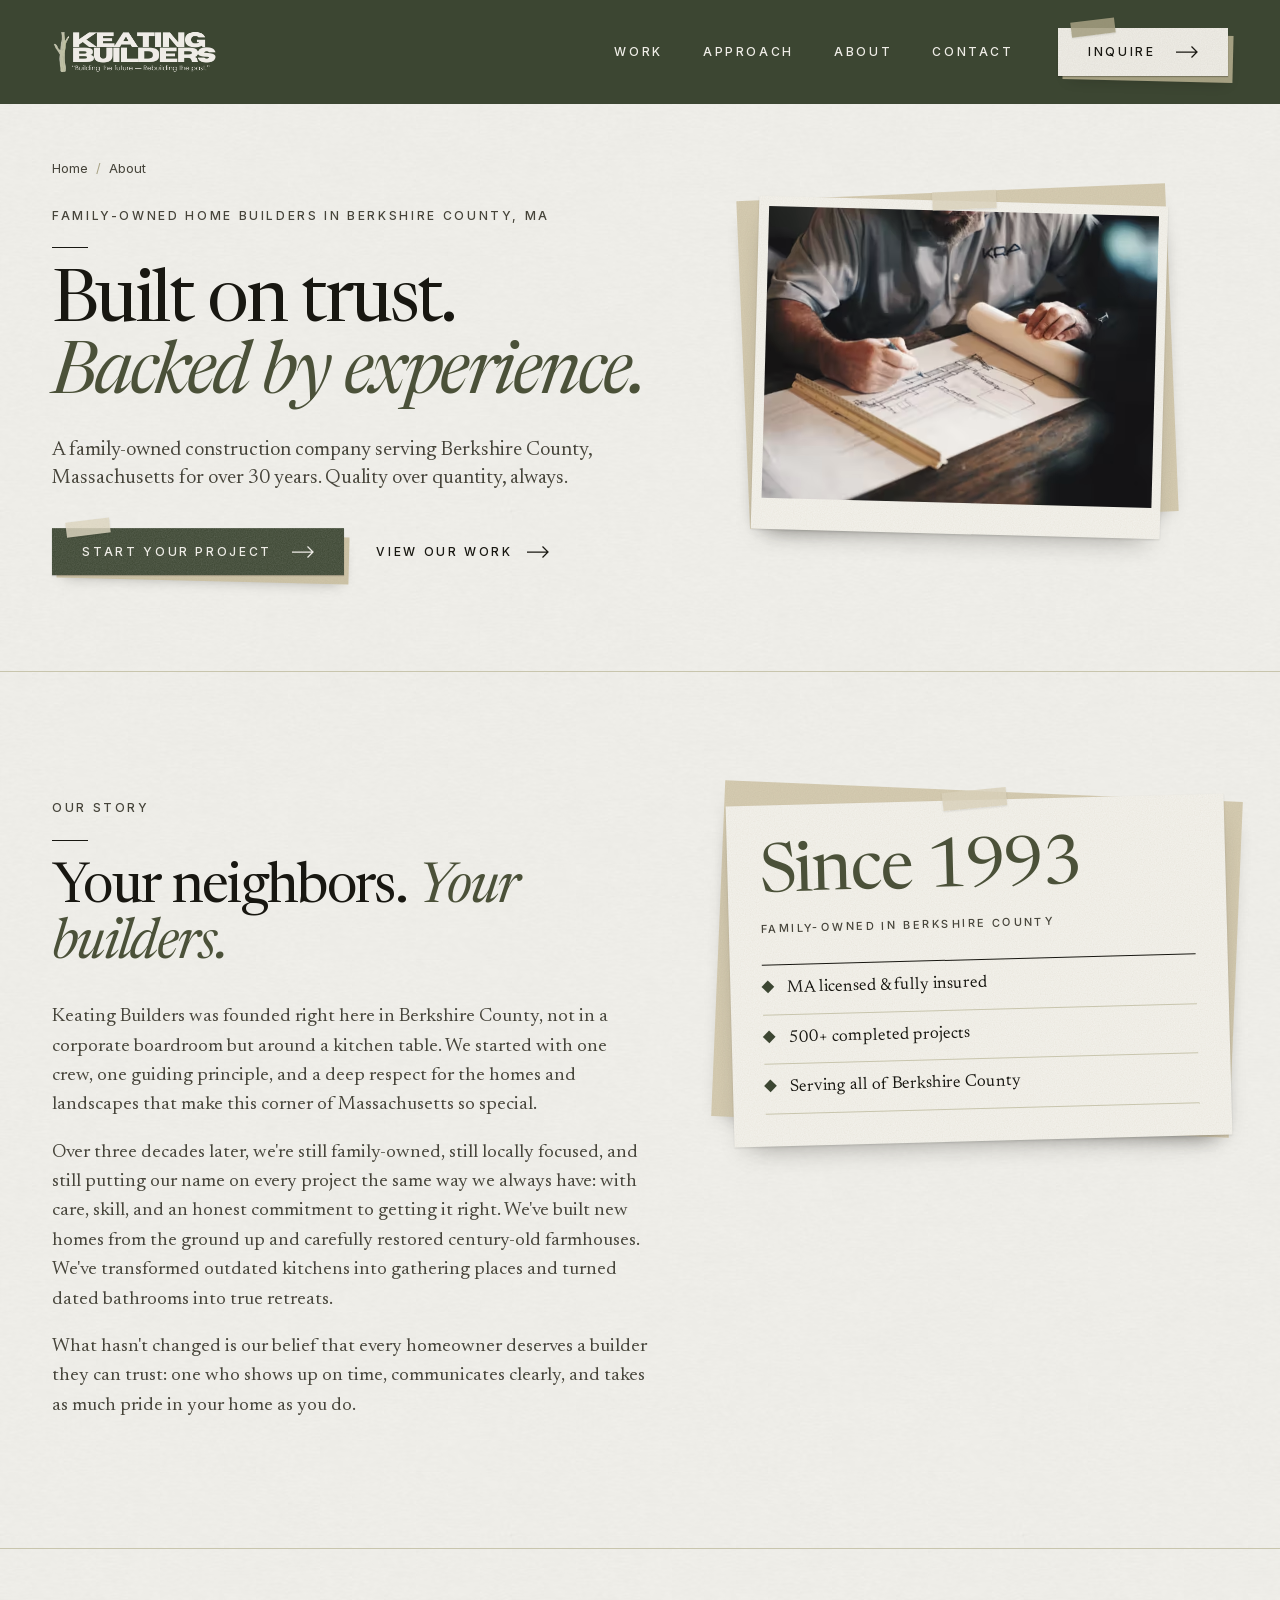
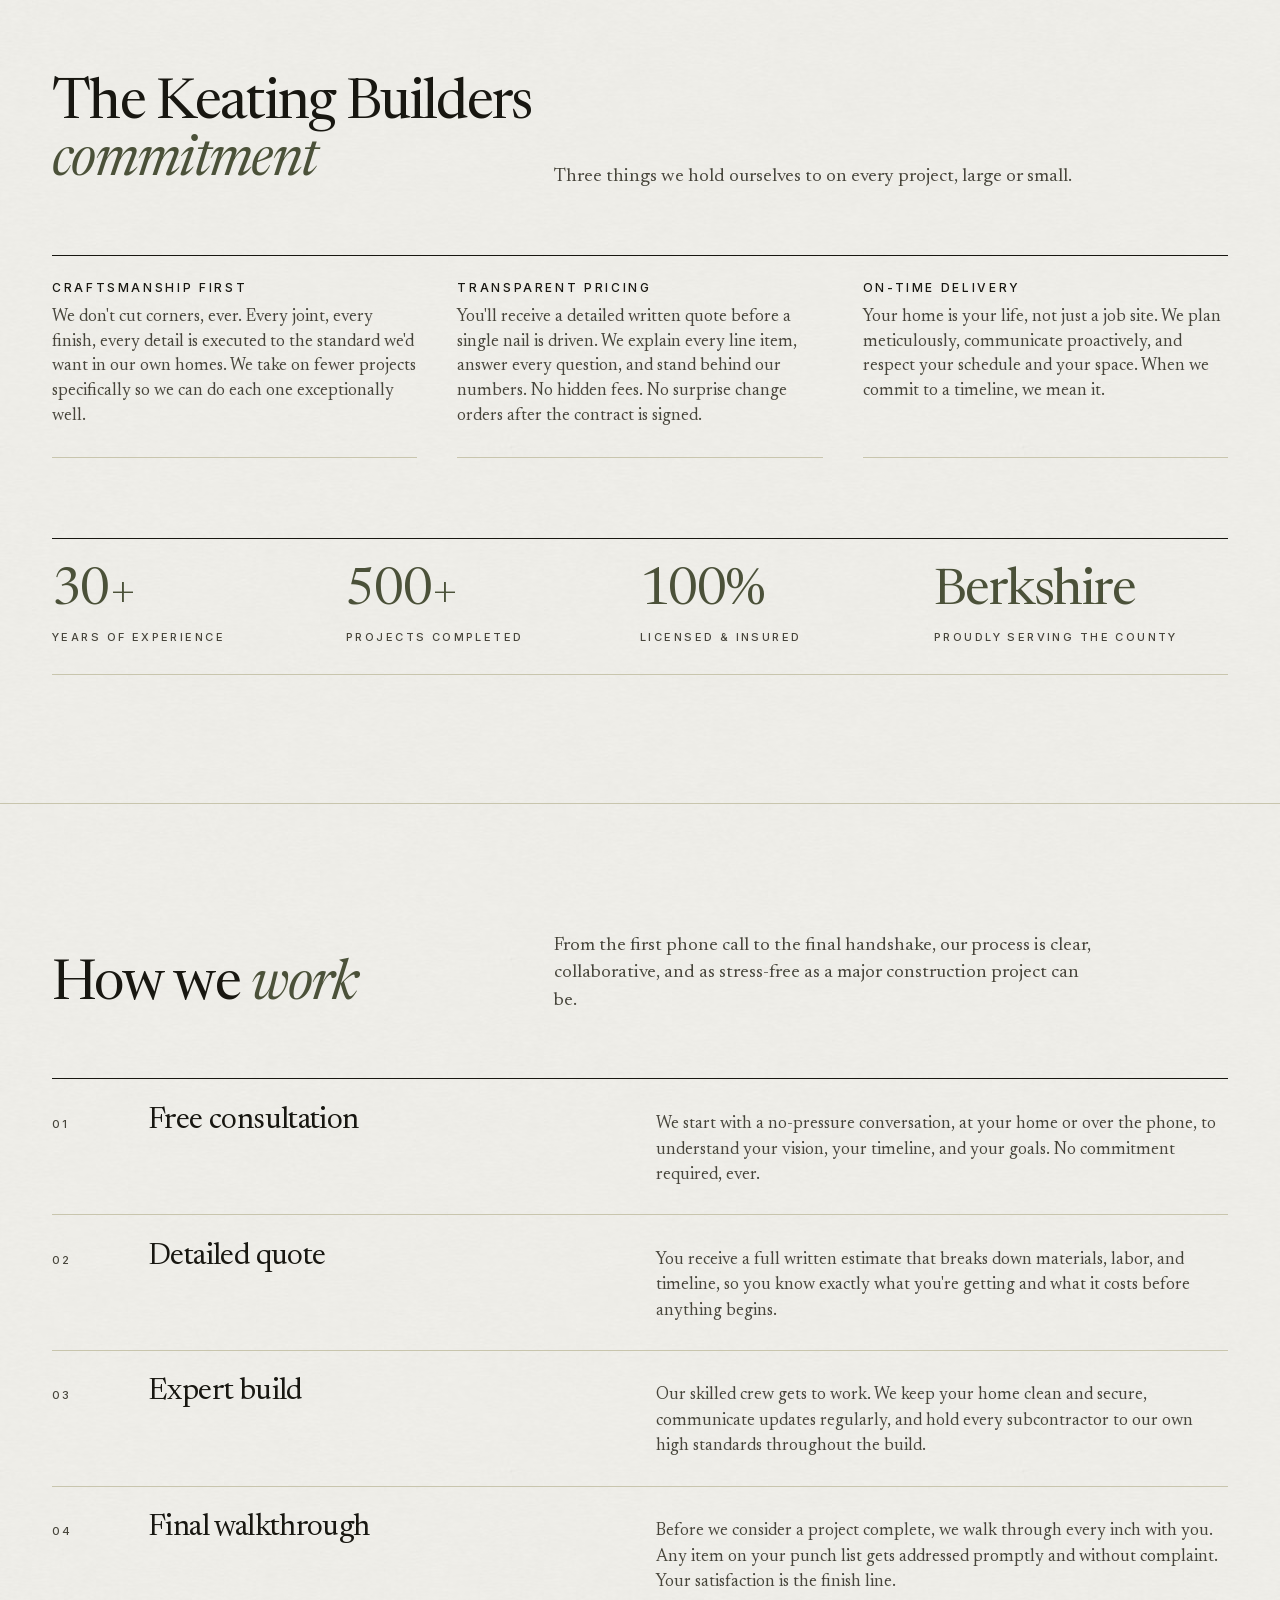
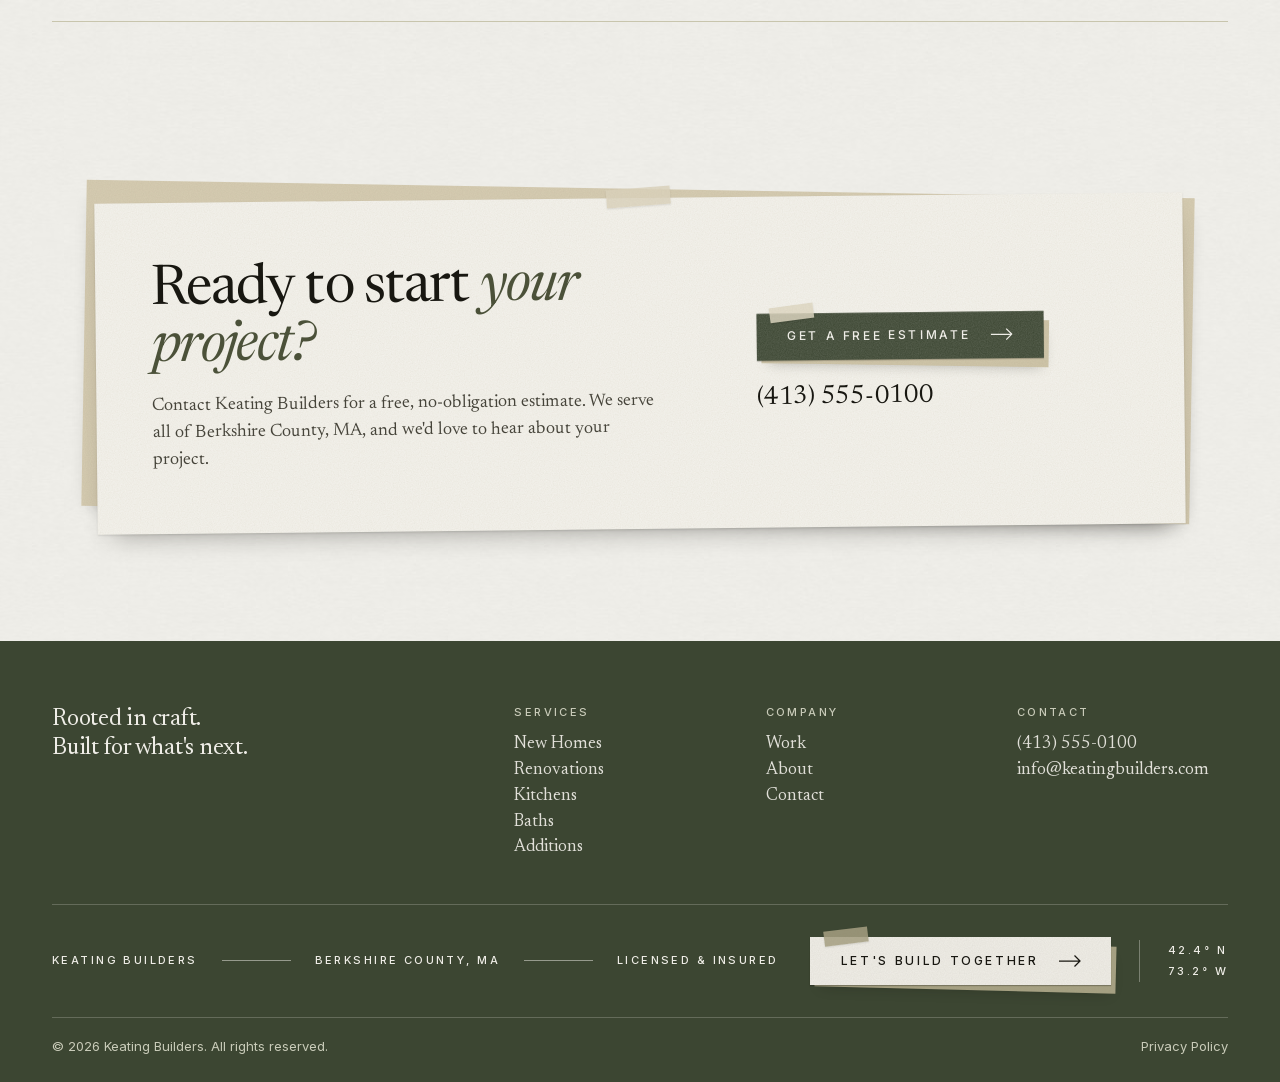
==== about.html @ 42d2d3fa "Redesign site in scrapbook style from diffui design - Rebuild all pages (home, about, projects, cont" ====
<!DOCTYPE html>
<html lang="en">
<head>
  <meta charset="UTF-8">
  <meta name="viewport" content="width=device-width, initial-scale=1.0">
  <meta name="theme-color" content="#3c4632">

  <title>About Our Berkshire County Team | Keating Builders</title>
  <meta name="description" content="Keating Builders is a family-owned home builder in Berkshire County, MA. Meet the team, our values and how we work from first call to final walkthrough.">
  <link rel="canonical" href="https://keatingbuilders.com/about.html">

  <meta property="og:type" content="website">
  <meta property="og:site_name" content="Keating Builders">
  <meta property="og:url" content="https://keatingbuilders.com/about.html">
  <meta property="og:title" content="About Our Berkshire County Team | Keating Builders">
  <meta property="og:description" content="A family-owned construction company serving Berkshire County, MA.">
  <meta property="og:image" content="https://keatingbuilders.com/images/photos/about-project.jpg">
  <meta name="twitter:card" content="summary_large_image">
  <meta name="twitter:title" content="About Our Berkshire County Team | Keating Builders">
  <meta name="twitter:description" content="A family-owned construction company serving Berkshire County, MA.">

  <link rel="icon" type="image/x-icon" href="/favicon.ico">
  <link rel="icon" type="image/png" sizes="32x32" href="/images/logos/favicon-32.png">
  <link rel="icon" type="image/png" sizes="16x16" href="/images/logos/favicon-16.png">
  <link rel="apple-touch-icon" sizes="180x180" href="/images/logos/apple-touch-icon.png">

  <link rel="preload" href="/fonts/newsreader-latin-var.woff2" as="font" type="font/woff2" crossorigin>
  <link rel="preload" href="/fonts/inter-latin-var.woff2" as="font" type="font/woff2" crossorigin>
  <link rel="stylesheet" href="/css/site.css">

  <script type="application/ld+json">
  {
    "@context": "https://schema.org",
    "@type": "GeneralContractor",
    "@id": "https://keatingbuilders.com/#business",
    "name": "Keating Builders",
    "description": "Full-service construction company in Berkshire County, MA specializing in custom new homes, kitchen renovations, bathroom remodels, additions, and whole-home renovations.",
    "slogan": "Building the future, rebuilding the past.",
    "url": "https://keatingbuilders.com",
    "telephone": "+1-413-555-0100",
    "email": "info@keatingbuilders.com",
    "image": "https://keatingbuilders.com/images/photos/custom-stone-cedar-home-berkshire-county.jpg",
    "logo": "https://keatingbuilders.com/images/logos/keating-builders-logo.png",
    "priceRange": "$$",
    "areaServed": {
      "@type": "AdministrativeArea",
      "name": "Berkshire County, MA"
    },
    "hasMap": "https://maps.google.com/?q=Berkshire+County+MA",
    "openingHoursSpecification": [
      {
        "@type": "OpeningHoursSpecification",
        "dayOfWeek": [
          "Monday",
          "Tuesday",
          "Wednesday",
          "Thursday",
          "Friday"
        ],
        "opens": "07:00",
        "closes": "17:00"
      }
    ],
    "hasOfferCatalog": {
      "@type": "OfferCatalog",
      "name": "Construction Services",
      "itemListElement": [
        {
          "@type": "Offer",
          "itemOffered": {
            "@type": "Service",
            "name": "Custom New Home Construction",
            "url": "https://keatingbuilders.com/services/new-homes.html"
          }
        },
        {
          "@type": "Offer",
          "itemOffered": {
            "@type": "Service",
            "name": "Whole-Home Renovations",
            "url": "https://keatingbuilders.com/services/renovations.html"
          }
        },
        {
          "@type": "Offer",
          "itemOffered": {
            "@type": "Service",
            "name": "Kitchen Renovations",
            "url": "https://keatingbuilders.com/services/kitchens.html"
          }
        },
        {
          "@type": "Offer",
          "itemOffered": {
            "@type": "Service",
            "name": "Bathroom Remodels",
            "url": "https://keatingbuilders.com/services/baths.html"
          }
        },
        {
          "@type": "Offer",
          "itemOffered": {
            "@type": "Service",
            "name": "Home Additions",
            "url": "https://keatingbuilders.com/services/additions.html"
          }
        }
      ]
    }
  }
  </script>
  <script type="application/ld+json">
  {
    "@context": "https://schema.org",
    "@type": "BreadcrumbList",
    "itemListElement": [
      {
        "@type": "ListItem",
        "position": 1,
        "name": "Home",
        "item": "https://keatingbuilders.com/"
      },
      {
        "@type": "ListItem",
        "position": 2,
        "name": "About",
        "item": "https://keatingbuilders.com/about.html"
      }
    ]
  }
  </script>
</head>

<body>
  <a class="skip-link" href="#main">Skip to main content</a>

  <header class="site-header">
    <a href="/" class="site-header__logo" aria-label="Keating Builders home">
      <picture>
        <source type="image/avif" srcset="/images/logos/keating-builders-logo-light-325w.avif">
        <img src="/images/logos/keating-builders-logo-light.png" alt="Keating Builders" width="325" height="150">
      </picture>
    </a>

    <nav class="site-nav" aria-label="Primary">
      <ul role="list">
        <li><a class="label" href="/projects.html">Work</a></li>
        <li><a class="label" href="/#approach">Approach</a></li>
        <li><a class="label" href="/about.html" aria-current="page">About</a></li>
        <li><a class="label" href="/contact.html">Contact</a></li>
      </ul>
    </nav>

    <a href="/contact.html" class="btn btn--light site-header__cta">
      Inquire
      <svg viewBox="0 0 22 12" fill="none" stroke="currentColor" stroke-width="1.25" aria-hidden="true"><path d="M0 6h21M15.5 .5 21 6l-5.5 5.5"/></svg>
    </a>

    <button class="site-header__toggle" type="button" aria-expanded="false" aria-controls="mobile-nav" aria-label="Open menu">
      <span class="site-header__toggle-bars" aria-hidden="true"><span></span><span></span><span></span></span>
    </button>
  </header>

  <nav class="mobile-nav" id="mobile-nav" aria-label="Mobile">
    <ul role="list">
      <li><a href="/projects.html">Work</a></li>
      <li><a href="/#approach">Approach</a></li>
      <li><a href="/about.html" aria-current="page">About</a></li>
      <li><a href="/contact.html">Contact</a></li>
    </ul>
    <a href="/contact.html" class="btn btn--light">
      Inquire
      <svg viewBox="0 0 22 12" fill="none" stroke="currentColor" stroke-width="1.25" aria-hidden="true"><path d="M0 6h21M15.5 .5 21 6l-5.5 5.5"/></svg>
    </a>
  </nav>

  <main id="main">
    <section class="page-hero" aria-labelledby="hero-heading">
      <div class="page-hero__copy rise">
        <nav class="crumbs" aria-label="Breadcrumb">
          <ol>
            <li><a href="/">Home</a></li>
            <li aria-current="page">About</li>
          </ol>
        </nav>
        <h1 id="hero-heading">
          <span class="label eyebrow">Family-Owned Home Builders in Berkshire County, MA<span class="sr-only">:</span></span>
          <span class="display">Built on trust. <em>Backed by experience.</em></span>
        </h1>
        <p class="lede">A family-owned construction company serving Berkshire County, Massachusetts for over 30 years. Quality over quantity, always.</p>
        <div class="page-hero__actions">
          <a href="/contact.html" class="btn">
            Start your project
            <svg viewBox="0 0 22 12" fill="none" stroke="currentColor" stroke-width="1.25" aria-hidden="true"><path d="M0 6h21M15.5 .5 21 6l-5.5 5.5"/></svg>
          </a>
          <a href="/projects.html" class="link-arrow">View our work <svg viewBox="0 0 22 12" fill="none" stroke="currentColor" stroke-width="1.25" aria-hidden="true"><path d="M0 6h21M15.5 .5 21 6l-5.5 5.5"/></svg></a>
        </div>
      </div>
      <div class="page-hero__media fade">
        <figure class="print paper">
          <div class="paper__sheet">
            <picture>
              <source type="image/avif" srcset="/images/photos/about-project-480w.avif 480w, /images/photos/about-project-800w.avif 800w, /images/photos/about-project-1200w.avif 1200w" sizes="(min-width: 900px) 40vw, 92vw">
              <img src="/images/photos/about-project.jpg" alt="Keating Builders crew on a Berkshire County construction project" width="1400" height="788" loading="eager" fetchpriority="high">
            </picture>
          </div>
        </figure>
      </div>
    </section>

    <section class="section section--rule" aria-labelledby="story-heading">
      <div class="split">
        <div>
          <p class="label eyebrow">Our story</p>
          <h2 id="story-heading" class="h2">Your neighbors. <em>Your builders.</em></h2>
          <div class="body">
            <p>Keating Builders was founded right here in Berkshire County, not in a corporate boardroom but around a kitchen table. We started with one crew, one guiding principle, and a deep respect for the homes and landscapes that make this corner of Massachusetts so special.</p>
            <p>Over three decades later, we're still family-owned, still locally focused, and still putting our name on every project the same way we always have: with care, skill, and an honest commitment to getting it right. We've built new homes from the ground up and carefully restored century-old farmhouses. We've transformed outdated kitchens into gathering places and turned dated bathrooms into true retreats.</p>
            <p>What hasn't changed is our belief that every homeowner deserves a builder they can trust: one who shows up on time, communicates clearly, and takes as much pride in your home as you do.</p>
          </div>
        </div>
        <aside class="note paper paper--left" aria-label="Credentials">
          <div class="paper__sheet">
            <span class="note__stat">Since 1993</span>
            <span class="label note__label">Family-owned in Berkshire County</span>
            <ul class="checklist checklist--note" role="list">
              <li>MA licensed &amp; fully insured</li>
              <li>500+ completed projects</li>
              <li>Serving all of Berkshire County</li>
            </ul>
          </div>
        </aside>
      </div>
    </section>

    <section class="section section--rule" aria-labelledby="values-heading">
      <div class="section__head">
        <h2 id="values-heading">The Keating Builders <em>commitment</em></h2>
        <p class="section__intro">Three things we hold ourselves to on every project, large or small.</p>
      </div>
      <ul class="principles principles--3" role="list">
        <li>
          <h3 class="label">Craftsmanship first</h3>
          <p>We don't cut corners, ever. Every joint, every finish, every detail is executed to the standard we'd want in our own homes. We take on fewer projects specifically so we can do each one exceptionally well.</p>
        </li>
        <li>
          <h3 class="label">Transparent pricing</h3>
          <p>You'll receive a detailed written quote before a single nail is driven. We explain every line item, answer every question, and stand behind our numbers. No hidden fees. No surprise change orders after the contract is signed.</p>
        </li>
        <li>
          <h3 class="label">On-time delivery</h3>
          <p>Your home is your life, not just a job site. We plan meticulously, communicate proactively, and respect your schedule and your space. When we commit to a timeline, we mean it.</p>
        </li>
      </ul>
      <ul class="facts facts--spaced" role="list">
        <li><strong>30+</strong><span class="label">Years of experience</span></li>
        <li><strong>500+</strong><span class="label">Projects completed</span></li>
        <li><strong>100%</strong><span class="label">Licensed &amp; insured</span></li>
        <li><strong>Berkshire</strong><span class="label">Proudly serving the county</span></li>
      </ul>
    </section>

    <section class="section section--rule" id="process" aria-labelledby="process-heading">
      <div class="section__head">
        <h2 id="process-heading">How we <em>work</em></h2>
        <p class="section__intro">From the first phone call to the final handshake, our process is clear, collaborative, and as stress-free as a major construction project can be.</p>
      </div>
      <ol class="steps" role="list">
        <li>
          <span class="label steps__num">01</span>
          <h3>Free consultation</h3>
          <p>We start with a no-pressure conversation, at your home or over the phone, to understand your vision, your timeline, and your goals. No commitment required, ever.</p>
        </li>
        <li>
          <span class="label steps__num">02</span>
          <h3>Detailed quote</h3>
          <p>You receive a full written estimate that breaks down materials, labor, and timeline, so you know exactly what you're getting and what it costs before anything begins.</p>
        </li>
        <li>
          <span class="label steps__num">03</span>
          <h3>Expert build</h3>
          <p>Our skilled crew gets to work. We keep your home clean and secure, communicate updates regularly, and hold every subcontractor to our own high standards throughout the build.</p>
        </li>
        <li>
          <span class="label steps__num">04</span>
          <h3>Final walkthrough</h3>
          <p>Before we consider a project complete, we walk through every inch with you. Any item on your punch list gets addressed promptly and without complaint. Your satisfaction is the finish line.</p>
        </li>
      </ol>
    </section>

    <section class="cta" aria-labelledby="cta-heading">
      <div class="paper">
        <div class="paper__sheet">
          <div>
            <h2 id="cta-heading" class="h2">Ready to start <em>your project?</em></h2>
            <p class="cta__sub">Contact Keating Builders for a free, no-obligation estimate. We serve all of Berkshire County, MA, and we&#x27;d love to hear about your project.</p>
          </div>
          <div class="cta__actions">
            <a href="/contact.html" class="btn">
              Get a free estimate
              <svg viewBox="0 0 22 12" fill="none" stroke="currentColor" stroke-width="1.25" aria-hidden="true"><path d="M0 6h21M15.5 .5 21 6l-5.5 5.5"/></svg>
            </a>
            <a class="cta__phone" href="tel:+14135550100">(413) 555-0100</a>
          </div>
        </div>
      </div>
    </section>
  </main>

  <footer class="site-footer">
    <div class="site-footer__inner">
      <div class="site-footer__cols">
        <p class="site-footer__tag">Rooted in craft.<br>Built for what's next.</p>
        <nav aria-label="Services">
          <h2 class="label">Services</h2>
          <ul role="list">
            <li><a href="/services/new-homes.html">New Homes</a></li>
            <li><a href="/services/renovations.html">Renovations</a></li>
            <li><a href="/services/kitchens.html">Kitchens</a></li>
            <li><a href="/services/baths.html">Baths</a></li>
            <li><a href="/services/additions.html">Additions</a></li>
          </ul>
        </nav>
        <nav aria-label="Company">
          <h2 class="label">Company</h2>
          <ul role="list">
            <li><a href="/projects.html">Work</a></li>
            <li><a href="/about.html">About</a></li>
            <li><a href="/contact.html">Contact</a></li>
          </ul>
        </nav>
        <div>
          <h2 class="label">Contact</h2>
          <address>
            <a href="tel:+14135550100">(413) 555-0100</a>
            <a href="mailto:info@keatingbuilders.com">info@keatingbuilders.com</a>
          </address>
        </div>
      </div>

      <div class="band">
        <p class="label band__meta">
          <span>Keating Builders</span>
          <span class="band__rule" aria-hidden="true"></span>
          <span>Berkshire County, MA</span>
          <span class="band__rule" aria-hidden="true"></span>
          <span>Licensed &amp; Insured</span>
        </p>
        <div class="band__end">
          <a href="/contact.html" class="btn btn--light">
            Let's build together
            <svg viewBox="0 0 22 12" fill="none" stroke="currentColor" stroke-width="1.25" aria-hidden="true"><path d="M0 6h21M15.5 .5 21 6l-5.5 5.5"/></svg>
          </a>
          <p class="label band__coords" aria-hidden="true">42.4&deg; N<br>73.2&deg; W</p>
        </div>
      </div>

      <div class="band__legal">
        <p>&copy; <span id="year">2026</span> Keating Builders. All rights reserved.</p>
        <a href="/privacy.html">Privacy Policy</a>
      </div>
    </div>
  </footer>

  <script src="/js/site.js" defer></script>
</body>
</html>
---- css/site.css ----
/* Keating Builders shared styles (all pages). Page-specific rules live in each page's inline <style>. */

/* ─── Fonts (self-hosted, OFL) ─── */
@font-face { font-family: 'Newsreader'; font-style: normal; font-weight: 300 500; font-display: swap; src: url('/fonts/newsreader-latin-var.woff2') format('woff2'); }
@font-face { font-family: 'Newsreader'; font-style: italic; font-weight: 300 500; font-display: swap; src: url('/fonts/newsreader-italic-latin-var.woff2') format('woff2'); }
@font-face { font-family: 'Inter'; font-style: normal; font-weight: 400 500; font-display: swap; src: url('/fonts/inter-latin-var.woff2') format('woff2'); }

/* ─── Tokens ─── */
:root {
  --color-cream:      #efede7;
  --color-card:       #e9e6dd;
  --color-dark:       #181711;
  --color-ink-soft:   #46443a;
  --color-olive:      #3c4632;
  --color-olive-dark: #2c3424;
  --color-olive-text: #4b5139;
  --color-stone:      #a7a284;
  --color-rule:       #c8c5ad;

  --font-display: 'Newsreader', Georgia, 'Times New Roman', serif;
  --font-sans:    'Inter', system-ui, -apple-system, sans-serif;

  --track-wide: .22em;
  --gutter: 1rem;
  --header-h: 76px;
  --ease: cubic-bezier(.2,.7,.2,1);
}
@media (min-width: 640px)  { :root { --gutter: 1.5rem; } }
@media (min-width: 1024px) { :root { --gutter: 2.5rem; --header-h: 104px; } }
@media (min-width: 1280px) { :root { --gutter: 3.25rem; } }

/* ─── Reset ─── */
*, *::before, *::after { box-sizing: border-box; }
html, body { overflow-x: clip; }
html { -webkit-text-size-adjust: 100%; scroll-behavior: smooth; }
body {
  margin: 0;
  font-family: var(--font-display);
  color: var(--color-dark);
  background-color: var(--color-cream);
  background-image: url('/images/graphics/paper-grain.jpg');
  background-image: image-set(url('/images/graphics/paper-grain-512w.avif') type('image/avif'), url('/images/graphics/paper-grain.jpg') type('image/jpeg'));
  background-size: 512px;
  -webkit-font-smoothing: antialiased;
  text-rendering: optimizeLegibility;
}
img, video { max-width: 100%; display: block; }
picture { display: contents; }
h1, h2, h3, p, ul { margin: 0; }
a { color: inherit; }
:focus-visible { outline: 2px solid var(--color-olive); outline-offset: 3px; }
.site-header :focus-visible, .mobile-nav :focus-visible, .site-footer :focus-visible { outline-color: var(--color-cream); }
.sr-only { position: absolute; width: 1px; height: 1px; padding: 0; margin: -1px; overflow: hidden; clip: rect(0,0,0,0); white-space: nowrap; border: 0; }
.skip-link { position: absolute; left: 1rem; top: -100px; z-index: 100; background: var(--color-olive); color: var(--color-cream); padding: .75rem 1rem; font: 500 .8125rem var(--font-sans); }
.skip-link:focus { top: 1rem; }

/* ─── Shared label + button ─── */
.label {
  font: 500 .75rem/1.4 var(--font-sans);
  letter-spacing: var(--track-wide);
  text-transform: uppercase;
}
/* Scrapbook button: grained paper face, offset backing sheet, strip of tape.
   No transform/z-index on .btn itself, so the z-index:-1 backing stays behind the face. */
:root { --grain-light: url("data:image/svg+xml,%3Csvg xmlns='http://www.w3.org/2000/svg' width='160' height='160'%3E%3Cfilter id='n'%3E%3CfeTurbulence type='fractalNoise' baseFrequency='.85' numOctaves='2' stitchTiles='stitch'/%3E%3CfeColorMatrix values='0 0 0 0 1 0 0 0 0 1 0 0 0 0 1 0 0 0 .14 0'/%3E%3C/filter%3E%3Crect width='100%25' height='100%25' filter='url(%23n)'/%3E%3C/svg%3E"); --grain-dark: url("data:image/svg+xml,%3Csvg xmlns='http://www.w3.org/2000/svg' width='160' height='160'%3E%3Cfilter id='n'%3E%3CfeTurbulence type='fractalNoise' baseFrequency='.85' numOctaves='2' stitchTiles='stitch'/%3E%3CfeColorMatrix values='0 0 0 0 .2 0 0 0 0 .18 0 0 0 0 .1 0 0 0 .1 0'/%3E%3C/filter%3E%3Crect width='100%25' height='100%25' filter='url(%23n)'/%3E%3C/svg%3E"); }
.btn {
  position: relative;
  display: inline-flex; align-items: center; gap: 1.25rem;
  padding: 1.1rem 1.9rem;
  font: 500 .75rem/1 var(--font-sans);
  letter-spacing: var(--track-wide);
  text-transform: uppercase;
  text-decoration: none;
  color: var(--color-cream);
  background: var(--grain-light) var(--color-olive);
  box-shadow: inset 0 1px 0 rgba(239,237,231,.12), 0 1px 1px rgba(24,23,17,.25);
  transition: background-color .25s ease;
}
.btn::after {
  content: ''; position: absolute; inset: 0; z-index: -1;
  background: var(--grain-dark) #cfc5a9;
  transform: translate(5px, 6px) rotate(1.4deg);
  box-shadow: 0 6px 14px -8px rgba(24,23,17,.35);
  transition: transform .35s var(--ease);
}
.btn::before {
  content: ''; position: absolute; top: -.5rem; left: .85rem;
  width: 2.75rem; height: .95rem;
  background: var(--grain-dark) rgba(226,219,198,.82);
  transform: rotate(-7deg);
  box-shadow: 0 1px 2px rgba(24,23,17,.12);
  pointer-events: none;
}
.btn:hover { background-color: var(--color-olive-dark); }
.btn:hover::after { transform: translate(8px, 9px) rotate(2.2deg); }
.btn svg { width: 22px; height: 12px; flex: none; transition: transform .3s var(--ease); }
.btn:hover svg { transform: translateX(4px); }
.btn--light { color: var(--color-dark); background: var(--grain-dark) var(--color-cream); box-shadow: 0 1px 1px rgba(24,23,17,.3); }
.btn--light:hover { background-color: #f7f5ef; }
.btn--light::after { background: var(--grain-dark) var(--color-stone); }
.btn--light::before { background: var(--grain-dark) rgba(167,162,132,.85); }

/* ─── Header ─── */
.site-header {
  position: relative; z-index: 20;
  display: flex; align-items: center; justify-content: space-between;
  height: var(--header-h);
  padding: 0 var(--gutter);
  max-width: 1440px; margin: 0 auto;
  color: var(--color-cream);
  background: var(--color-olive);
  /* full-bleed background while content stays in the 1440px column */
  box-shadow: 0 0 0 100vmax var(--color-olive);
  clip-path: inset(0 -100vmax);
}
.site-header__logo { display: block; }
.site-header__logo img { height: 56px; width: auto; }
@media (min-width: 1024px) { .site-header__logo img { height: 76px; } }
.site-nav { display: none; }
.site-nav ul { display: flex; gap: 2.5rem; list-style: none; padding: 0; }
.site-nav a {
  display: inline-block; text-decoration: none;
  margin: -.6rem -.75rem; padding: .6rem .75rem;
  position: relative;
}
.site-nav a::after {
  content: ''; position: absolute; left: .75rem; right: .75rem; bottom: .35rem;
  height: 1px; background: currentColor;
  transform: scaleX(0); transform-origin: left; transition: transform .3s var(--ease);
}
.site-nav a:hover::after, .site-nav a:focus-visible::after { transform: scaleX(1); }
.site-header__cta { display: none; }
.site-header__toggle {
  width: 44px; height: 44px; margin-right: -10px;
  display: grid; place-items: center;
  background: none; border: 0; color: var(--color-cream); cursor: pointer;
}
.site-header__toggle span { display: block; width: 22px; height: 1.5px; background: currentColor; transition: transform .3s var(--ease), opacity .2s; }
.site-header__toggle span + span { margin-top: 6px; }
.site-header__toggle-bars { display: block; }
.nav-open .site-header__toggle span:nth-child(1) { transform: translateY(7.5px) rotate(45deg); }
.nav-open .site-header__toggle span:nth-child(2) { opacity: 0; }
.nav-open .site-header__toggle span:nth-child(3) { transform: translateY(-7.5px) rotate(-45deg); }
@media (min-width: 960px) {
  .site-nav { display: block; margin-left: auto; margin-right: 2.75rem; }
  .site-header__cta { display: inline-flex; }
  .site-header__toggle { display: none; }
}

.mobile-nav {
  position: fixed; inset: var(--header-h) 0 0 0; z-index: 15;
  display: none; flex-direction: column; justify-content: space-between;
  padding: 2rem var(--gutter) 2.5rem;
  color: var(--color-cream);
  background: var(--color-olive);
  opacity: 0; transform: translateY(-8px);
  transition: opacity .3s ease, transform .3s var(--ease);
}
.mobile-nav.is-open { opacity: 1; transform: none; }
.mobile-nav ul { list-style: none; padding: 0; border-top: 1px solid rgba(239,237,231,.25); }
.mobile-nav li { border-bottom: 1px solid rgba(239,237,231,.25); }
.mobile-nav a:not(.btn) { display: block; padding: 1.1rem 0; font-size: 1.75rem; text-decoration: none; }
.mobile-nav .btn { justify-content: space-between; }
.nav-open { overflow: hidden; }
@media (min-width: 960px) { .mobile-nav { display: none !important; } }

/* ─── Content sections ─── */
.section { max-width: 1440px; margin: 0 auto; padding: 6rem var(--gutter); }
@media (min-width: 1024px) { .section { padding: 8rem var(--gutter); } }
.section__head { display: grid; gap: 1.25rem; margin-bottom: 3rem; }
.section__head h2 {
  font-weight: 400; font-size: clamp(2.25rem, 1.4rem + 2.6vw, 3.5rem);
  line-height: 1.02; letter-spacing: -.03em;
}
.section__head h2 em { color: var(--color-olive-text); }
@media (min-width: 900px) {
  .section__head { grid-template-columns: minmax(0, 5fr) minmax(0, 7fr); align-items: end; margin-bottom: 4rem; }
}
.section__intro { max-width: 34rem; font-size: 1.1875rem; line-height: 1.45; color: var(--color-ink-soft); }

.services { list-style: none; padding: 0; border-top: 1px solid var(--color-dark); }
.services li { border-bottom: 1px solid var(--color-rule); }
.services a {
  display: grid; gap: .4rem 2rem; align-items: baseline;
  grid-template-columns: 2.5rem minmax(0, 1fr) 26px;
  padding: 1.6rem 0; text-decoration: none;
}
.services__num { color: var(--color-ink-soft); font-size: .6875rem; }
.services__name { font-size: clamp(1.5rem, 1.1rem + 1vw, 2rem); letter-spacing: -.02em; line-height: 1.1; transition: color .25s ease; }
.services__desc { grid-column: 2; font-size: 1.0625rem; line-height: 1.45; color: var(--color-ink-soft); max-width: 36rem; }
.services svg { grid-column: 3; grid-row: 1; width: 26px; height: 14px; align-self: center; transition: transform .3s var(--ease); }
.services a:hover .services__name { color: var(--color-olive-text); }
.services a:hover svg { transform: translateX(4px); }
@media (min-width: 900px) {
  .services a { grid-template-columns: 4rem minmax(0, 5fr) minmax(0, 6fr) 26px; }
  .services__desc { grid-column: 3; }
  .services svg { grid-column: 4; }
}

.approach { border-top: 1px solid var(--color-rule); }
.approach__grid { display: grid; gap: 3rem; }
@media (min-width: 900px) { .approach__grid { grid-template-columns: minmax(0, 5fr) minmax(0, 7fr); gap: 2rem; } }
.approach__title {
  margin: 1.25rem 0 1.5rem;
  font-weight: 400; font-size: clamp(2.25rem, 1.4rem + 2.6vw, 3.5rem);
  line-height: 1.02; letter-spacing: -.03em;
}
.approach__title em { color: var(--color-olive-text); }
.approach__body { font-size: 1.1875rem; line-height: 1.5; color: var(--color-ink-soft); max-width: 34rem; }
.approach__body + .btn { margin-top: 2.25rem; }
.principles { list-style: none; padding: 0; display: grid; gap: 0; border-top: 1px solid var(--color-dark); }
@media (min-width: 640px) { .principles { grid-template-columns: repeat(2, minmax(0, 1fr)); column-gap: 2.5rem; } }
.principles li { padding: 1.5rem 0 1.75rem; border-bottom: 1px solid var(--color-rule); }
.principles h3 { font-weight: 500; font-size: .75rem; }
.principles p { margin-top: .6rem; font-size: 1.0625rem; line-height: 1.45; color: var(--color-ink-soft); }

/* ─── Footer ─── */
.site-footer { position: relative; z-index: 0; background: var(--color-olive); color: var(--color-cream); }
.site-footer a { text-decoration: none; }
.site-footer__inner { max-width: 1440px; margin: 0 auto; padding: 0 var(--gutter); }
.site-footer__cols {
  display: grid; gap: 2.5rem;
  padding: 4rem 0 3rem;
  border-bottom: 1px solid rgba(239,237,231,.22);
}
@media (min-width: 760px) { .site-footer__cols { grid-template-columns: minmax(0, 2fr) repeat(3, minmax(0, 1fr)); } }
.site-footer__tag { font-size: 1.5rem; line-height: 1.2; max-width: 18rem; letter-spacing: -.01em; }
.site-footer h2 { font-size: .6875rem; color: #c9cbb9; margin-bottom: 1rem; font-weight: 500; }
.site-footer ul { list-style: none; padding: 0; display: grid; gap: .55rem; }
.site-footer li a, .site-footer address a { font-size: 1.0625rem; opacity: .92; transition: opacity .2s; }
.site-footer li a:hover, .site-footer address a:hover { opacity: 1; text-decoration: underline; text-underline-offset: 3px; }
.site-footer address { font-style: normal; display: grid; gap: .55rem; }

.band {
  display: flex; flex-wrap: wrap; align-items: center; gap: 1.5rem 2rem;
  padding: 2rem 0;
}
.band__meta { display: flex; flex-wrap: wrap; align-items: center; gap: .75rem 1.5rem; flex: 1 1 auto; font-size: .6875rem; }
.band__rule { display: none; }
@media (min-width: 1100px) {
  .band__meta { flex-wrap: nowrap; }
  .band__rule { display: block; flex: 1 1 auto; max-width: 8.5rem; height: 1px; background: rgba(239,237,231,.5); }
}
.band__end { display: flex; align-items: center; gap: 1.75rem; }
.band__coords { padding-left: 1.75rem; border-left: 1px solid rgba(239,237,231,.35); font-size: .6875rem; line-height: 1.9; }
.band__legal { display: flex; flex-wrap: wrap; justify-content: space-between; gap: .75rem; padding: 1.25rem 0 1.75rem; border-top: 1px solid rgba(239,237,231,.22); font: 400 .8125rem var(--font-sans); color: #c9cbb9; }
.band__legal a:hover { color: var(--color-cream); }

/* ─── Entrance (CSS only; from-state applies on first paint) ─── */
@media (prefers-reduced-motion: no-preference) {
  .rise { animation: rise .9s var(--ease) both; }
  .rise--2 { animation-delay: .08s; }
  .rise--3 { animation-delay: .16s; }
  .rise--4 { animation-delay: .24s; }
  .fade { animation: fade 1.2s ease .1s both; }
  @keyframes rise { from { opacity: 0; transform: translateY(14px); } }
  @keyframes fade { from { opacity: 0; } }
}
  
/* ─── Eyebrow label with short rule ─── */
.eyebrow { display: block; color: var(--color-ink-soft); }
.eyebrow::after { content: ''; display: block; width: 36px; height: 1px; margin-top: 1.4rem; background: var(--color-dark); }

/* ─── Paper: kraft backing sheet + tilted face + tape (prints, notes, CTA card) ───
   The backing lives on the untransformed wrapper so z-index:-1 stays behind the face. */
.paper { position: relative; isolation: isolate; }
.paper::before {
  content: ''; position: absolute; inset: -.6rem -.5rem .9rem -.75rem; z-index: -1;
  background: var(--grain-dark) #d6ccb2;
  transform: rotate(calc(var(--tilt, 1.5deg) * -1.6));
  box-shadow: 0 10px 22px -14px rgba(24,23,17,.45);
}
.paper__sheet {
  position: relative;
  background: var(--grain-dark) #f5f3ed;
  box-shadow: 0 1px 2px rgba(24,23,17,.12), 0 14px 28px -16px rgba(24,23,17,.45);
  transform: rotate(var(--tilt, 1.5deg));
}
.paper__sheet::after {
  content: ''; position: absolute; top: -.6rem; left: 50%;
  width: 4rem; height: 1.15rem; margin-left: -2rem;
  background: var(--grain-dark) rgba(222,214,192,.82);
  transform: rotate(-4deg);
  box-shadow: 0 1px 2px rgba(24,23,17,.1);
}
.paper--left  { --tilt: -1.5deg; }
.paper--flat  { --tilt: -.4deg; }
.paper--plain::before { display: none; }

.print { margin: 0; }
.print .paper__sheet { padding: .6rem .6rem 1.9rem; }
.print img { width: 100%; height: auto; filter: sepia(.1) saturate(.9); }
.print figcaption { padding: .9rem .25rem 0; }
.print__cat { color: var(--color-ink-soft); font-size: .6875rem; }
.print__name { margin-top: .35rem; font-size: 1.375rem; line-height: 1.15; letter-spacing: -.01em; }
.print__place { margin-top: .2rem; font-size: 1rem; color: var(--color-ink-soft); font-style: italic; }

/* ─── Inner page hero ─── */
.page-hero {
  max-width: 1440px; margin: 0 auto;
  display: grid; gap: 3.5rem; align-items: center;
  padding: 2.5rem var(--gutter) 4.5rem;
}
@media (min-width: 900px) {
  .page-hero { grid-template-columns: minmax(0, 6fr) minmax(0, 5fr); gap: 4rem; padding: 3.5rem var(--gutter) 6rem; }
  .page-hero--text { grid-template-columns: minmax(0, 1fr); }
  .page-hero__media { padding: 0 2rem 0 1rem; }
}
@media (min-width: 1280px) { .page-hero__media { padding: 0 4rem 0 2rem; } }
.crumbs ol { display: flex; flex-wrap: wrap; gap: .5rem; list-style: none; padding: 0; margin: 0 0 2rem; font: 400 .8125rem var(--font-sans); color: var(--color-ink-soft); }
.crumbs li + li::before { content: '/'; margin-right: .5rem; color: var(--color-stone); }
.crumbs a { text-decoration: none; }
.crumbs a:hover { text-decoration: underline; text-underline-offset: 3px; }
.page-hero h1 { font-weight: 400; }
.display {
  display: block; margin-top: 1.25rem;
  font-size: clamp(2.5rem, 1.3rem + 4vw, 4.5rem);
  line-height: 1; letter-spacing: -.035em;
  font-variation-settings: 'opsz' 72;
}
.display em, .h2 em { font-style: italic; color: var(--color-olive-text); }
.lede { margin-top: 1.5rem; max-width: 34rem; font-size: 1.25rem; line-height: 1.4; color: var(--color-ink-soft); }
.page-hero__actions { display: flex; flex-wrap: wrap; align-items: center; gap: 1.5rem 2rem; margin-top: 2.25rem; }

.link-arrow {
  display: inline-flex; align-items: center; gap: .9rem;
  margin: -.5rem -.25rem; padding: .5rem .25rem;
  font: 500 .75rem/1 var(--font-sans); letter-spacing: var(--track-wide); text-transform: uppercase;
  text-decoration: none;
}
.link-arrow svg { width: 22px; height: 12px; transition: transform .3s var(--ease); }
.link-arrow:hover svg { transform: translateX(4px); }

/* ─── Generic headings + two-column split ─── */
.h2 {
  font-weight: 400; font-size: clamp(2.25rem, 1.4rem + 2.6vw, 3.5rem);
  line-height: 1.02; letter-spacing: -.03em;
}
.eyebrow + .h2 { margin-top: 1.25rem; }
.section--rule { border-top: 1px solid var(--color-rule); }
.split { display: grid; gap: 3rem; }
@media (min-width: 900px) { .split { grid-template-columns: minmax(0, 6fr) minmax(0, 5fr); gap: 5rem; align-items: start; } }
.body p { font-size: 1.1875rem; line-height: 1.55; color: var(--color-ink-soft); max-width: 38rem; }
.body p + p { margin-top: 1.1rem; }
.h2 + .body { margin-top: 1.75rem; }
.body + .btn { margin-top: 2.25rem; }

/* ─── Note card (stat + quote) ─── */
.note .paper__sheet { padding: 2.25rem 2rem 2rem; }
.note__stat { display: block; font-size: clamp(3rem, 2rem + 3vw, 4.25rem); line-height: 1; letter-spacing: -.03em; color: var(--color-olive-text); }
.note__label { display: block; margin-top: .75rem; font-size: .6875rem; color: var(--color-ink-soft); }
.note__quote { margin: 1.75rem 0 0; padding-top: 1.5rem; border-top: 1px solid var(--color-rule); font-size: 1.25rem; line-height: 1.4; font-style: italic; }
.note .link-arrow { margin-top: 1.75rem; }

/* ─── Checklist (scope of work) ─── */
.checklist { list-style: none; padding: 0; display: grid; border-top: 1px solid var(--color-dark); }
@media (min-width: 700px) { .checklist { grid-template-columns: repeat(2, minmax(0, 1fr)); column-gap: 3rem; } }
.checklist li {
  display: flex; gap: 1rem; align-items: baseline;
  padding: 1.1rem 0; border-bottom: 1px solid var(--color-rule);
  font-size: 1.1875rem; line-height: 1.35;
}
.checklist li::before { content: ''; flex: none; width: .55rem; height: .55rem; background: var(--color-olive); transform: rotate(45deg) translateY(-.1rem); }

/* ─── Steps (numbered process rows) ─── */
.steps { list-style: none; padding: 0; border-top: 1px solid var(--color-dark); }
.steps li {
  display: grid; gap: .4rem 2rem; align-items: baseline;
  grid-template-columns: 2.5rem minmax(0, 1fr);
  padding: 1.6rem 0; border-bottom: 1px solid var(--color-rule);
}
.steps__num { color: var(--color-ink-soft); font-size: .6875rem; }
.steps h3 { font-weight: 400; font-size: clamp(1.5rem, 1.1rem + 1vw, 2rem); letter-spacing: -.02em; line-height: 1.1; }
.steps p { grid-column: 2; font-size: 1.0625rem; line-height: 1.5; color: var(--color-ink-soft); max-width: 36rem; }
@media (min-width: 900px) {
  .steps li { grid-template-columns: 4rem minmax(0, 5fr) minmax(0, 6fr); }
  .steps p { grid-column: 3; }
}

/* ─── Principles: 3-up variant ─── */
@media (min-width: 900px) { .principles--3 { grid-template-columns: repeat(3, minmax(0, 1fr)); } }

/* ─── Facts strip ─── */
.facts { list-style: none; padding: 0; display: grid; grid-template-columns: repeat(2, minmax(0, 1fr)); border-top: 1px solid var(--color-dark); }
@media (min-width: 900px) { .facts { grid-template-columns: repeat(4, minmax(0, 1fr)); } }
.facts li { padding: 1.75rem 1.5rem 1.75rem 0; border-bottom: 1px solid var(--color-rule); }
.facts strong { display: block; font-weight: 400; font-size: clamp(2.25rem, 1.6rem + 2vw, 3.25rem); line-height: 1; letter-spacing: -.03em; color: var(--color-olive-text); }
.facts span { display: block; margin-top: .75rem; font-size: .6875rem; color: var(--color-ink-soft); }

/* ─── Gallery of prints ─── */
.gallery { list-style: none; padding: 0; display: grid; gap: 3rem 2.5rem; }
@media (min-width: 700px) { .gallery { grid-template-columns: repeat(2, minmax(0, 1fr)); } }
@media (min-width: 1024px) { .gallery { grid-template-columns: repeat(3, minmax(0, 1fr)); } }
.gallery li:nth-child(3n+1) .paper { --tilt: -1.2deg; }
.gallery li:nth-child(3n+2) .paper { --tilt: .8deg; }
.gallery li:nth-child(3n)   .paper { --tilt: -.5deg; }
.gallery .print img { aspect-ratio: 4 / 3; object-fit: cover; }
@media (min-width: 1024px) { .gallery--feature li:first-child { grid-column: span 2; grid-row: span 2; } }
.page-hero .print img { aspect-ratio: 4 / 3; object-fit: cover; }

/* ─── CTA card ─── */
.cta { max-width: 1440px; margin: 0 auto; padding: 2rem var(--gutter) 7rem; }
.cta .paper { max-width: 68rem; margin: 0 auto; --tilt: -.6deg; }
.cta .paper__sheet { display: grid; gap: 2rem; padding: 3rem 2rem; }
@media (min-width: 900px) { .cta .paper__sheet { grid-template-columns: minmax(0, 3fr) minmax(0, 2fr); align-items: center; gap: 3rem; padding: 3.75rem 3.5rem; } }
.cta__sub { margin-top: 1rem; font-size: 1.125rem; line-height: 1.5; color: var(--color-ink-soft); max-width: 32rem; }
.cta__actions { display: grid; gap: 1.5rem; justify-items: start; }
.cta__phone { font-size: 1.625rem; letter-spacing: -.01em; text-decoration: none; }
.cta__phone:hover { text-decoration: underline; text-underline-offset: 4px; }

/* ─── Contact form ─── */
.form .paper__sheet { padding: 2.5rem 1.5rem 2.25rem; }
@media (min-width: 640px) { .form .paper__sheet { padding: 3rem 2.75rem 2.75rem; } }
.form__grid { display: grid; gap: 1.75rem 2rem; margin-top: 2rem; }
@media (min-width: 640px) { .form__grid { grid-template-columns: repeat(2, minmax(0, 1fr)); } .form__full { grid-column: 1 / -1; } }
.field label { display: block; font-size: .6875rem; color: var(--color-ink-soft); }
.field input, .field select, .field textarea {
  display: block; width: 100%; margin-top: .5rem;
  padding: .7rem 0; border: 0; border-bottom: 1px solid var(--color-stone); border-radius: 0;
  background: transparent; color: var(--color-dark);
  font: 400 1.1875rem/1.4 var(--font-display);
  -webkit-appearance: none; appearance: none;
}
.field textarea { resize: vertical; min-height: 8rem; }
.field select {
  padding-right: 2rem; cursor: pointer;
  background: url("data:image/svg+xml,%3Csvg xmlns='http://www.w3.org/2000/svg' viewBox='0 0 12 8' fill='none' stroke='%23181711' stroke-width='1.4'%3E%3Cpath d='M1 1.5l5 5 5-5'/%3E%3C/svg%3E") no-repeat right .25rem center / 12px 8px;
}
.field input:focus, .field select:focus, .field textarea:focus { outline: none; border-bottom: 2px solid var(--color-olive); margin-bottom: -1px; }
.field input:focus-visible, .field select:focus-visible, .field textarea:focus-visible { outline: none; }
.field [aria-invalid="true"] { border-bottom-color: #8a2b1b; }
.field__error { display: block; min-height: 1.1em; margin-top: .4rem; font: 400 .8125rem var(--font-sans); color: #8a2b1b; }
.form__footer { display: flex; flex-wrap: wrap; align-items: center; gap: 1.25rem 2rem; margin-top: 2.25rem; }
.form__note { font: 400 .8125rem/1.5 var(--font-sans); color: var(--color-ink-soft); max-width: 22rem; }
.form__status { margin-top: 1.5rem; font-size: 1.125rem; line-height: 1.45; }
.form__status:empty { display: none; }
.btn[disabled] { opacity: .65; cursor: progress; }

.info { margin: 0; border-top: 1px solid var(--color-dark); }
.info div { padding: 1.25rem 0; border-bottom: 1px solid var(--color-rule); }
.info dt { font-size: .6875rem; color: var(--color-ink-soft); }
.info dd { margin: .45rem 0 0; font-size: 1.25rem; line-height: 1.4; }
.info a { text-decoration: none; }
.info a:hover { text-decoration: underline; text-underline-offset: 3px; }

/* ─── Prose (privacy) ─── */
.prose { max-width: 44rem; }
.prose h2 { margin-top: 3rem; padding-top: 2rem; border-top: 1px solid var(--color-rule); font-weight: 400; font-size: 1.875rem; letter-spacing: -.02em; line-height: 1.15; }
.prose h2:first-child { margin-top: 0; }
.prose p, .prose li { font-size: 1.1875rem; line-height: 1.6; color: var(--color-ink-soft); }
.prose p { margin-top: 1rem; }
.prose ul { margin-top: 1rem; padding-left: 1.25rem; }
.prose li + li { margin-top: .35rem; }
.prose a { color: var(--color-olive-text); text-underline-offset: 3px; }
.checklist--note { margin-top: 1.75rem; grid-template-columns: minmax(0, 1fr) !important; }
.checklist--note li { font-size: 1.0625rem; padding: .8rem 0; }
.facts--spaced { margin-top: 5rem; }
.aside-intro { margin: 1.5rem 0 2rem; font-size: 1.1875rem; line-height: 1.55; color: var(--color-ink-soft); max-width: 26rem; }
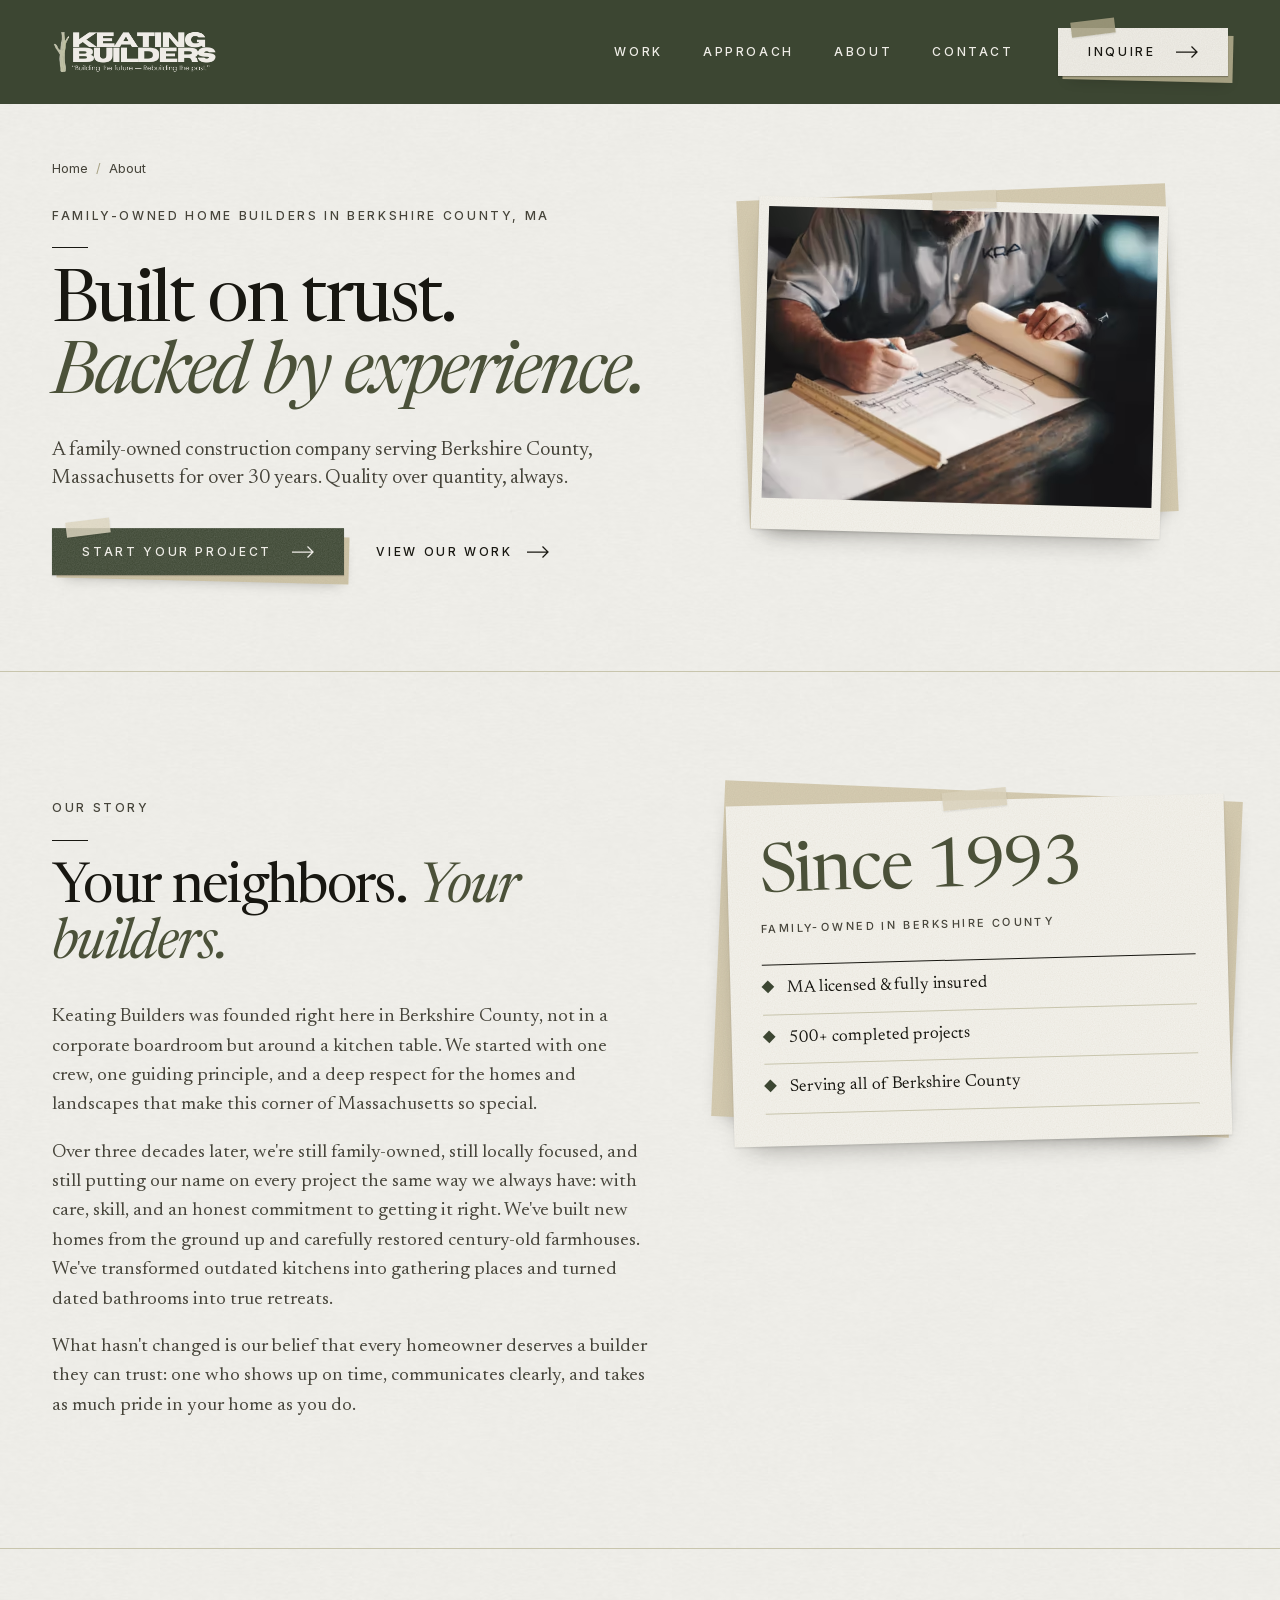
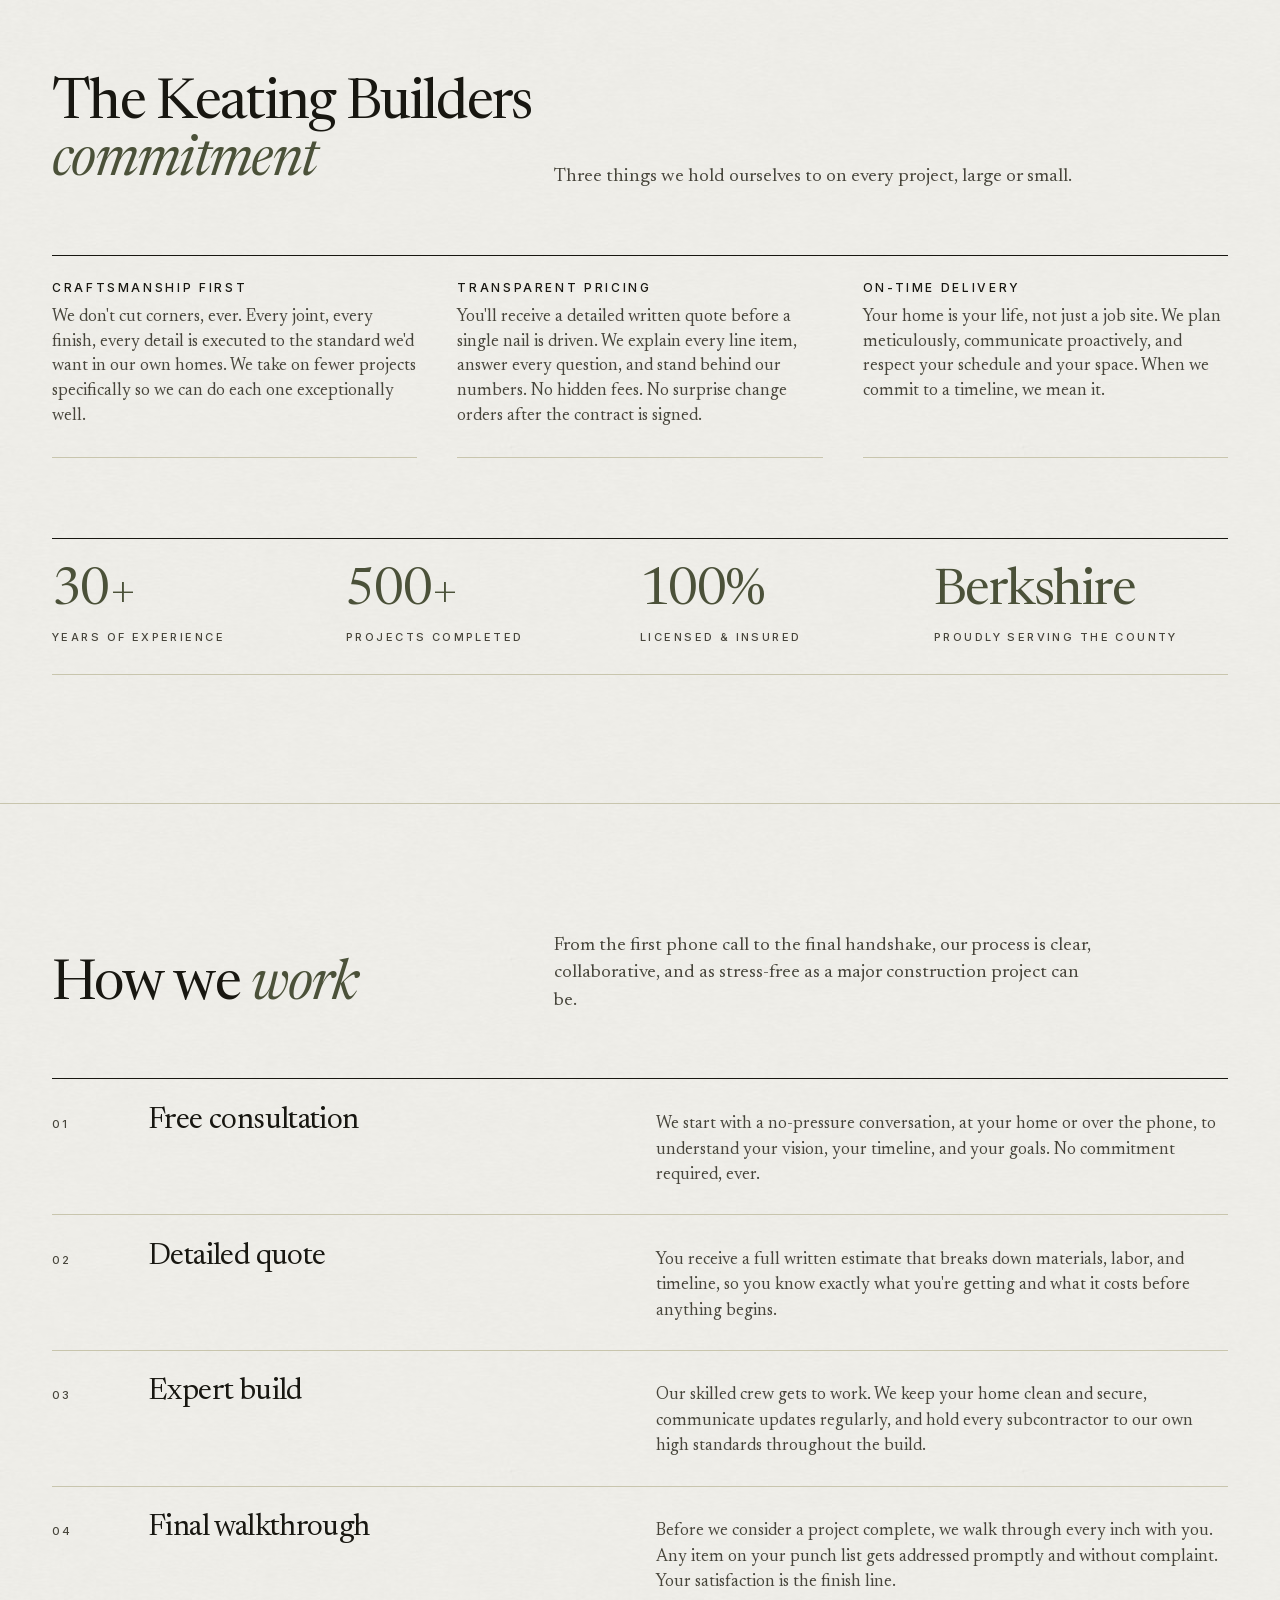
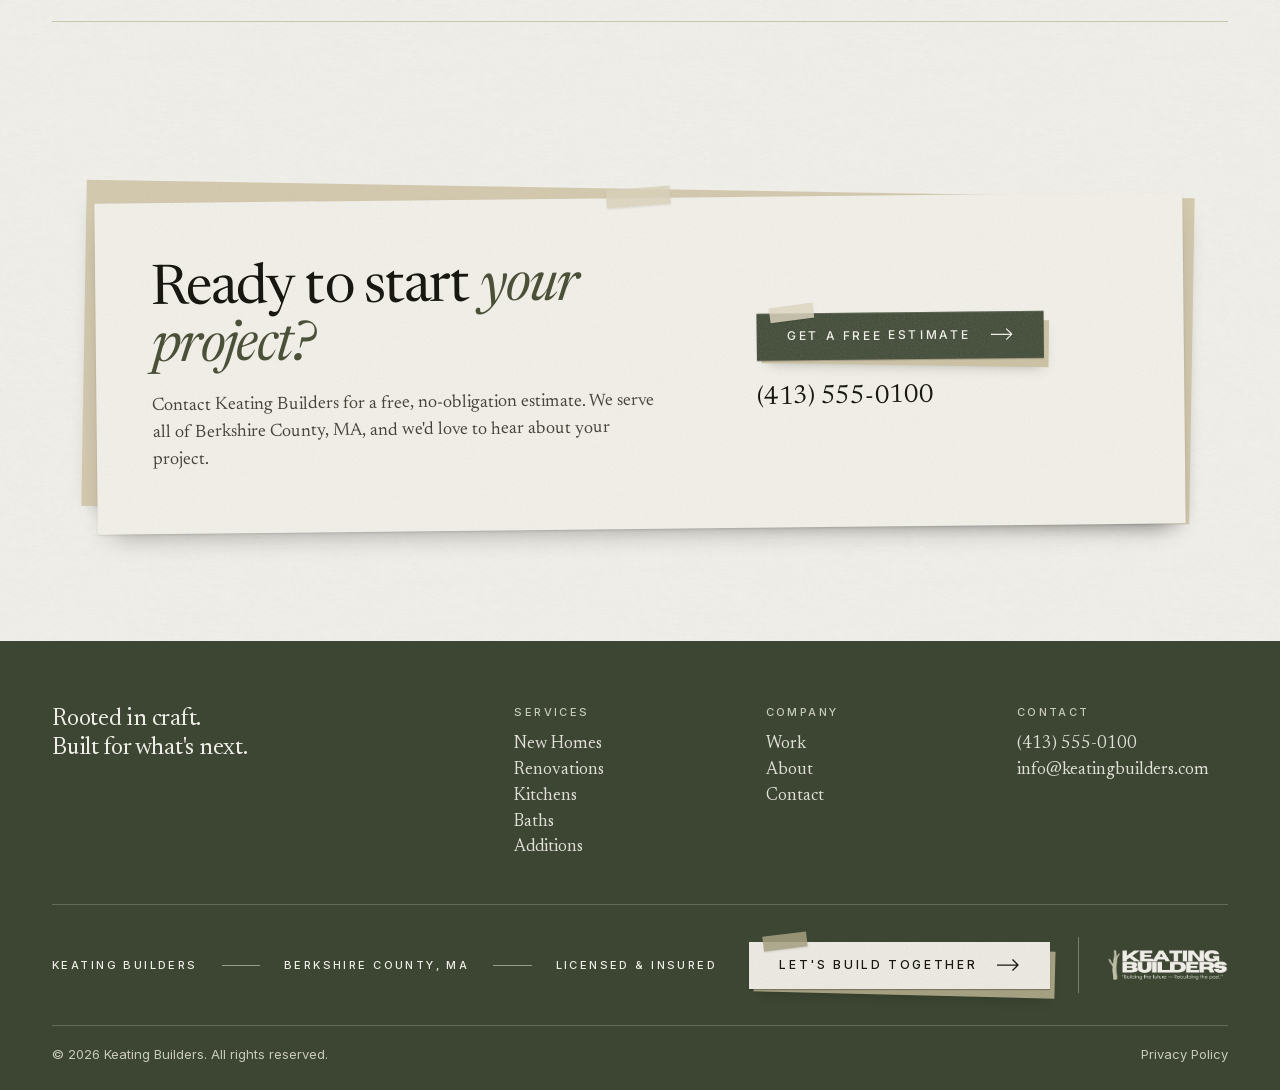
==== commit e955ce32: "Rebuild mobile menu and refine shared header/footer details - Fix hamburger: bar rule no longer hits" ====
--- a/about.html
+++ b/about.html
@@ -162,16 +162,36 @@
   </header>
 
   <nav class="mobile-nav" id="mobile-nav" aria-label="Mobile">
-    <ul role="list">
-      <li><a href="/projects.html">Work</a></li>
-      <li><a href="/#approach">Approach</a></li>
-      <li><a href="/about.html" aria-current="page">About</a></li>
-      <li><a href="/contact.html">Contact</a></li>
-    </ul>
-    <a href="/contact.html" class="btn btn--light">
-      Inquire
-      <svg viewBox="0 0 22 12" fill="none" stroke="currentColor" stroke-width="1.25" aria-hidden="true"><path d="M0 6h21M15.5 .5 21 6l-5.5 5.5"/></svg>
-    </a>
+    <div class="mobile-nav__inner">
+      <ul class="mobile-nav__primary" role="list">
+        <li><a href="/projects.html"><span class="label mobile-nav__num">01</span><span class="mobile-nav__text">Work</span><svg viewBox="0 0 22 12" fill="none" stroke="currentColor" stroke-width="1.25" aria-hidden="true"><path d="M0 6h21M15.5 .5 21 6l-5.5 5.5"/></svg></a></li>
+        <li><a href="/#approach"><span class="label mobile-nav__num">02</span><span class="mobile-nav__text">Approach</span><svg viewBox="0 0 22 12" fill="none" stroke="currentColor" stroke-width="1.25" aria-hidden="true"><path d="M0 6h21M15.5 .5 21 6l-5.5 5.5"/></svg></a></li>
+        <li><a href="/about.html" aria-current="page"><span class="label mobile-nav__num">03</span><span class="mobile-nav__text">About</span><svg viewBox="0 0 22 12" fill="none" stroke="currentColor" stroke-width="1.25" aria-hidden="true"><path d="M0 6h21M15.5 .5 21 6l-5.5 5.5"/></svg></a></li>
+        <li><a href="/contact.html"><span class="label mobile-nav__num">04</span><span class="mobile-nav__text">Contact</span><svg viewBox="0 0 22 12" fill="none" stroke="currentColor" stroke-width="1.25" aria-hidden="true"><path d="M0 6h21M15.5 .5 21 6l-5.5 5.5"/></svg></a></li>
+      </ul>
+
+      <div class="mobile-nav__slip">
+        <p class="label">Services</p>
+        <ul role="list">
+          <li><a href="/services/new-homes.html">New Homes</a></li>
+          <li><a href="/services/renovations.html">Renovations</a></li>
+          <li><a href="/services/kitchens.html">Kitchens</a></li>
+          <li><a href="/services/baths.html">Baths</a></li>
+          <li><a href="/services/additions.html">Additions</a></li>
+        </ul>
+      </div>
+
+      <div class="mobile-nav__foot">
+        <a href="/contact.html" class="btn btn--light">
+          Inquire
+          <svg viewBox="0 0 22 12" fill="none" stroke="currentColor" stroke-width="1.25" aria-hidden="true"><path d="M0 6h21M15.5 .5 21 6l-5.5 5.5"/></svg>
+        </a>
+        <p class="mobile-nav__contact">
+          <a href="tel:+14135550100">(413) 555-0100</a>
+          <a href="mailto:info@keatingbuilders.com">info@keatingbuilders.com</a>
+        </p>
+      </div>
+    </div>
   </nav>
 
   <main id="main">
@@ -184,7 +204,7 @@
           </ol>
         </nav>
         <h1 id="hero-heading">
-          <span class="label eyebrow">Family-Owned Home Builders in Berkshire County, MA<span class="sr-only">:</span></span>
+          <span class="label eyebrow">Family-Owned Home Builders <span class="eyebrow__place">in Berkshire County, MA</span><span class="sr-only">:</span></span>
           <span class="display">Built on trust. <em>Backed by experience.</em></span>
         </h1>
         <p class="lede">A family-owned construction company serving Berkshire County, Massachusetts for over 30 years. Quality over quantity, always.</p>
@@ -352,7 +372,12 @@
             Let's build together
             <svg viewBox="0 0 22 12" fill="none" stroke="currentColor" stroke-width="1.25" aria-hidden="true"><path d="M0 6h21M15.5 .5 21 6l-5.5 5.5"/></svg>
           </a>
-          <p class="label band__coords" aria-hidden="true">42.4&deg; N<br>73.2&deg; W</p>
+          <a href="/" class="band__logo" aria-label="Keating Builders home">
+            <picture>
+              <source type="image/avif" srcset="/images/logos/keating-builders-logo-light-325w.avif">
+              <img src="/images/logos/keating-builders-logo-light.png" alt="Keating Builders" width="325" height="150" loading="lazy">
+            </picture>
+          </a>
         </div>
       </div>
 
--- a/css/site.css
+++ b/css/site.css
@@ -99,6 +99,7 @@
 .btn--light:hover { background-color: #f7f5ef; }
 .btn--light::after { background: var(--grain-dark) var(--color-stone); }
 .btn--light::before { background: var(--grain-dark) rgba(167,162,132,.85); }
+.btn--no-tape::before { display: none; }
 
 /* ─── Header ─── */
 .site-header {
@@ -130,38 +131,98 @@
 }
 .site-nav a:hover::after, .site-nav a:focus-visible::after { transform: scaleX(1); }
 .site-header__cta { display: none; }
+/* Hamburger: a cream paper tab (grain face, kraft backing) with hand-drawn bars that fold into an X.
+   No transform/z-index on the button itself so the z-index:-1 backing stays behind the face. */
 .site-header__toggle {
-  width: 44px; height: 44px; margin-right: -10px;
+  position: relative;
+  width: 44px; height: 44px; padding: 0;
   display: grid; place-items: center;
-  background: none; border: 0; color: var(--color-cream); cursor: pointer;
-}
-.site-header__toggle span { display: block; width: 22px; height: 1.5px; background: currentColor; transition: transform .3s var(--ease), opacity .2s; }
-.site-header__toggle span + span { margin-top: 6px; }
-.site-header__toggle-bars { display: block; }
-.nav-open .site-header__toggle span:nth-child(1) { transform: translateY(7.5px) rotate(45deg); }
-.nav-open .site-header__toggle span:nth-child(2) { opacity: 0; }
-.nav-open .site-header__toggle span:nth-child(3) { transform: translateY(-7.5px) rotate(-45deg); }
+  color: var(--color-dark); cursor: pointer;
+  border: 0;
+  background: var(--grain-dark) var(--color-cream);
+  box-shadow: 0 1px 1px rgba(24,23,17,.3);
+}
+.site-header__toggle::after {
+  content: ''; position: absolute; inset: 0; z-index: -1;
+  background: var(--grain-dark) var(--color-stone);
+  transform: translate(3px, 4px) rotate(2.5deg);
+  transition: transform .4s var(--ease);
+}
+.site-header__toggle:hover::after { transform: translate(4px, 5px) rotate(3.5deg); }
+.nav-open .site-header__toggle::after { transform: translate(-3px, 4px) rotate(-3deg); }
+.site-header__toggle-bars { display: grid; gap: 5px; width: 20px; }
+.site-header__toggle-bars > span {
+  display: block; height: 1.6px; border-radius: 1px; background: currentColor; justify-self: start;
+  transition: transform .4s var(--ease), opacity .25s ease, width .4s var(--ease);
+}
+.site-header__toggle-bars > span:nth-child(1) { width: 20px; transform: rotate(-2deg); }
+.site-header__toggle-bars > span:nth-child(2) { width: 14px; transform: rotate(1.5deg); }
+.site-header__toggle-bars > span:nth-child(3) { width: 17px; transform: rotate(-1deg); }
+.site-header__toggle:hover .site-header__toggle-bars > span:nth-child(2) { width: 20px; }
+.nav-open .site-header__toggle-bars > span:nth-child(1) { width: 21px; transform: translateY(6.6px) rotate(43deg); }
+.nav-open .site-header__toggle-bars > span:nth-child(2) { opacity: 0; transform: scaleX(0); }
+.nav-open .site-header__toggle-bars > span:nth-child(3) { width: 21px; transform: translateY(-6.6px) rotate(-46deg); }
+.site-header__toggle:focus-visible { outline-color: var(--color-cream); outline-offset: 5px; }
 @media (min-width: 960px) {
   .site-nav { display: block; margin-left: auto; margin-right: 2.75rem; }
   .site-header__cta { display: inline-flex; }
   .site-header__toggle { display: none; }
 }
 
+/* Mobile menu: full-screen olive sheet under a pinned header.
+   Fully display:none while closed (iOS Safari translucent-chrome rule); JS handles display + timing. */
+.nav-lock { overflow: hidden; }
+.nav-lock .site-header { position: fixed; top: 0; left: 0; right: 0; }
 .mobile-nav {
-  position: fixed; inset: var(--header-h) 0 0 0; z-index: 15;
-  display: none; flex-direction: column; justify-content: space-between;
-  padding: 2rem var(--gutter) 2.5rem;
+  position: fixed; inset: 0; z-index: 15;
+  display: none;
+  overflow-y: auto; overscroll-behavior: contain;
+  padding: calc(var(--header-h) + 1.75rem) var(--gutter) 2.5rem;
   color: var(--color-cream);
-  background: var(--color-olive);
-  opacity: 0; transform: translateY(-8px);
-  transition: opacity .3s ease, transform .3s var(--ease);
-}
-.mobile-nav.is-open { opacity: 1; transform: none; }
-.mobile-nav ul { list-style: none; padding: 0; border-top: 1px solid rgba(239,237,231,.25); }
-.mobile-nav li { border-bottom: 1px solid rgba(239,237,231,.25); }
-.mobile-nav a:not(.btn) { display: block; padding: 1.1rem 0; font-size: 1.75rem; text-decoration: none; }
-.mobile-nav .btn { justify-content: space-between; }
-.nav-open { overflow: hidden; }
+  background: var(--grain-light) var(--color-olive);
+  clip-path: inset(0 0 100% 0);
+  transition: clip-path .5s var(--ease);
+}
+.mobile-nav.is-open { clip-path: inset(0 0 0 0); }
+.mobile-nav__inner { display: flex; flex-direction: column; gap: 2.5rem; min-height: 100%; max-width: 36rem; }
+.mobile-nav a { text-decoration: none; }
+
+.mobile-nav__primary { list-style: none; padding: 0; border-top: 1px solid rgba(239,237,231,.25); }
+.mobile-nav__primary li { border-bottom: 1px solid rgba(239,237,231,.25); }
+.mobile-nav__primary a {
+  display: grid; grid-template-columns: 2.25rem 1fr auto; align-items: baseline;
+  padding: 1rem 0;
+}
+.mobile-nav__num { font-size: .625rem; color: #c9cbb9; }
+.mobile-nav__text { font-size: clamp(2rem, 1.4rem + 3vw, 2.75rem); line-height: 1.05; letter-spacing: -.03em; }
+.mobile-nav__primary svg { width: 22px; height: 12px; align-self: center; opacity: .7; transition: transform .3s var(--ease), opacity .3s; }
+.mobile-nav__primary a:hover svg, .mobile-nav__primary a:focus-visible svg { transform: translateX(4px); opacity: 1; }
+.mobile-nav__primary a[aria-current="page"] .mobile-nav__text { font-style: italic; color: #d9dcc4; }
+
+/* Services: small paper slip */
+.mobile-nav__slip { position: relative; align-self: flex-start; padding: 1.5rem 1.5rem 1.25rem; color: var(--color-dark); background: var(--grain-dark) #f5f3ed; transform: rotate(-1.2deg); box-shadow: 4px 5px 0 #cfc5a9, 0 12px 24px -14px rgba(0,0,0,.5); }
+.mobile-nav__slip p { font-size: .625rem; color: var(--color-ink-soft); }
+.mobile-nav__slip ul { list-style: none; padding: 0; margin-top: .75rem; display: grid; grid-template-columns: repeat(2, auto); gap: .45rem 2rem; }
+.mobile-nav__slip a { font-size: 1.125rem; }
+.mobile-nav__slip a:hover { text-decoration: underline; text-underline-offset: 3px; }
+.mobile-nav__slip :focus-visible { outline-color: var(--color-olive); }
+
+.mobile-nav__foot { margin-top: auto; display: grid; gap: 1.5rem; justify-items: start; }
+.mobile-nav__contact { display: grid; gap: .3rem; font-size: 1.125rem; }
+
+/* Staggered entrance for the menu contents */
+.mobile-nav__primary li, .mobile-nav__slip, .mobile-nav__foot { opacity: 0; transform: translateY(14px); transition: opacity .5s ease, transform .6s var(--ease); }
+.mobile-nav.is-open .mobile-nav__primary li, .mobile-nav.is-open .mobile-nav__slip, .mobile-nav.is-open .mobile-nav__foot { opacity: 1; transform: none; }
+.mobile-nav.is-open .mobile-nav__primary li:nth-child(1) { transition-delay: .1s; }
+.mobile-nav.is-open .mobile-nav__primary li:nth-child(2) { transition-delay: .18s; }
+.mobile-nav.is-open .mobile-nav__primary li:nth-child(3) { transition-delay: .26s; }
+.mobile-nav.is-open .mobile-nav__primary li:nth-child(4) { transition-delay: .34s; }
+.mobile-nav.is-open .mobile-nav__slip { transition-delay: .42s; transform: rotate(-1.2deg); }
+.mobile-nav__slip { transform: translateY(14px) rotate(-1.2deg); }
+.mobile-nav.is-open .mobile-nav__foot { transition-delay: .5s; }
+@media (prefers-reduced-motion: reduce) {
+  .mobile-nav, .mobile-nav * , .site-header__toggle-bars > span { transition: none !important; }
+}
 @media (min-width: 960px) { .mobile-nav { display: none !important; } }
 
 /* ─── Content sections ─── */
@@ -242,7 +303,8 @@
   .band__rule { display: block; flex: 1 1 auto; max-width: 8.5rem; height: 1px; background: rgba(239,237,231,.5); }
 }
 .band__end { display: flex; align-items: center; gap: 1.75rem; }
-.band__coords { padding-left: 1.75rem; border-left: 1px solid rgba(239,237,231,.35); font-size: .6875rem; line-height: 1.9; }
+.band__logo { display: block; padding-left: 1.75rem; border-left: 1px solid rgba(239,237,231,.35); }
+.band__logo img { height: 56px; width: auto; }
 .band__legal { display: flex; flex-wrap: wrap; justify-content: space-between; gap: .75rem; padding: 1.25rem 0 1.75rem; border-top: 1px solid rgba(239,237,231,.22); font: 400 .8125rem var(--font-sans); color: #c9cbb9; }
 .band__legal a:hover { color: var(--color-cream); }
 
@@ -456,3 +518,9 @@
 .checklist--note li { font-size: 1.0625rem; padding: .8rem 0; }
 .facts--spaced { margin-top: 5rem; }
 .aside-intro { margin: 1.5rem 0 2rem; font-size: 1.1875rem; line-height: 1.55; color: var(--color-ink-soft); max-width: 26rem; }
+
+/* H1 keyword label: clean two-line break on phones */
+@media (max-width: 639px) {
+  h1 .eyebrow { font-size: .6875rem; letter-spacing: .16em; }
+  h1 .eyebrow__place { display: block; }
+}
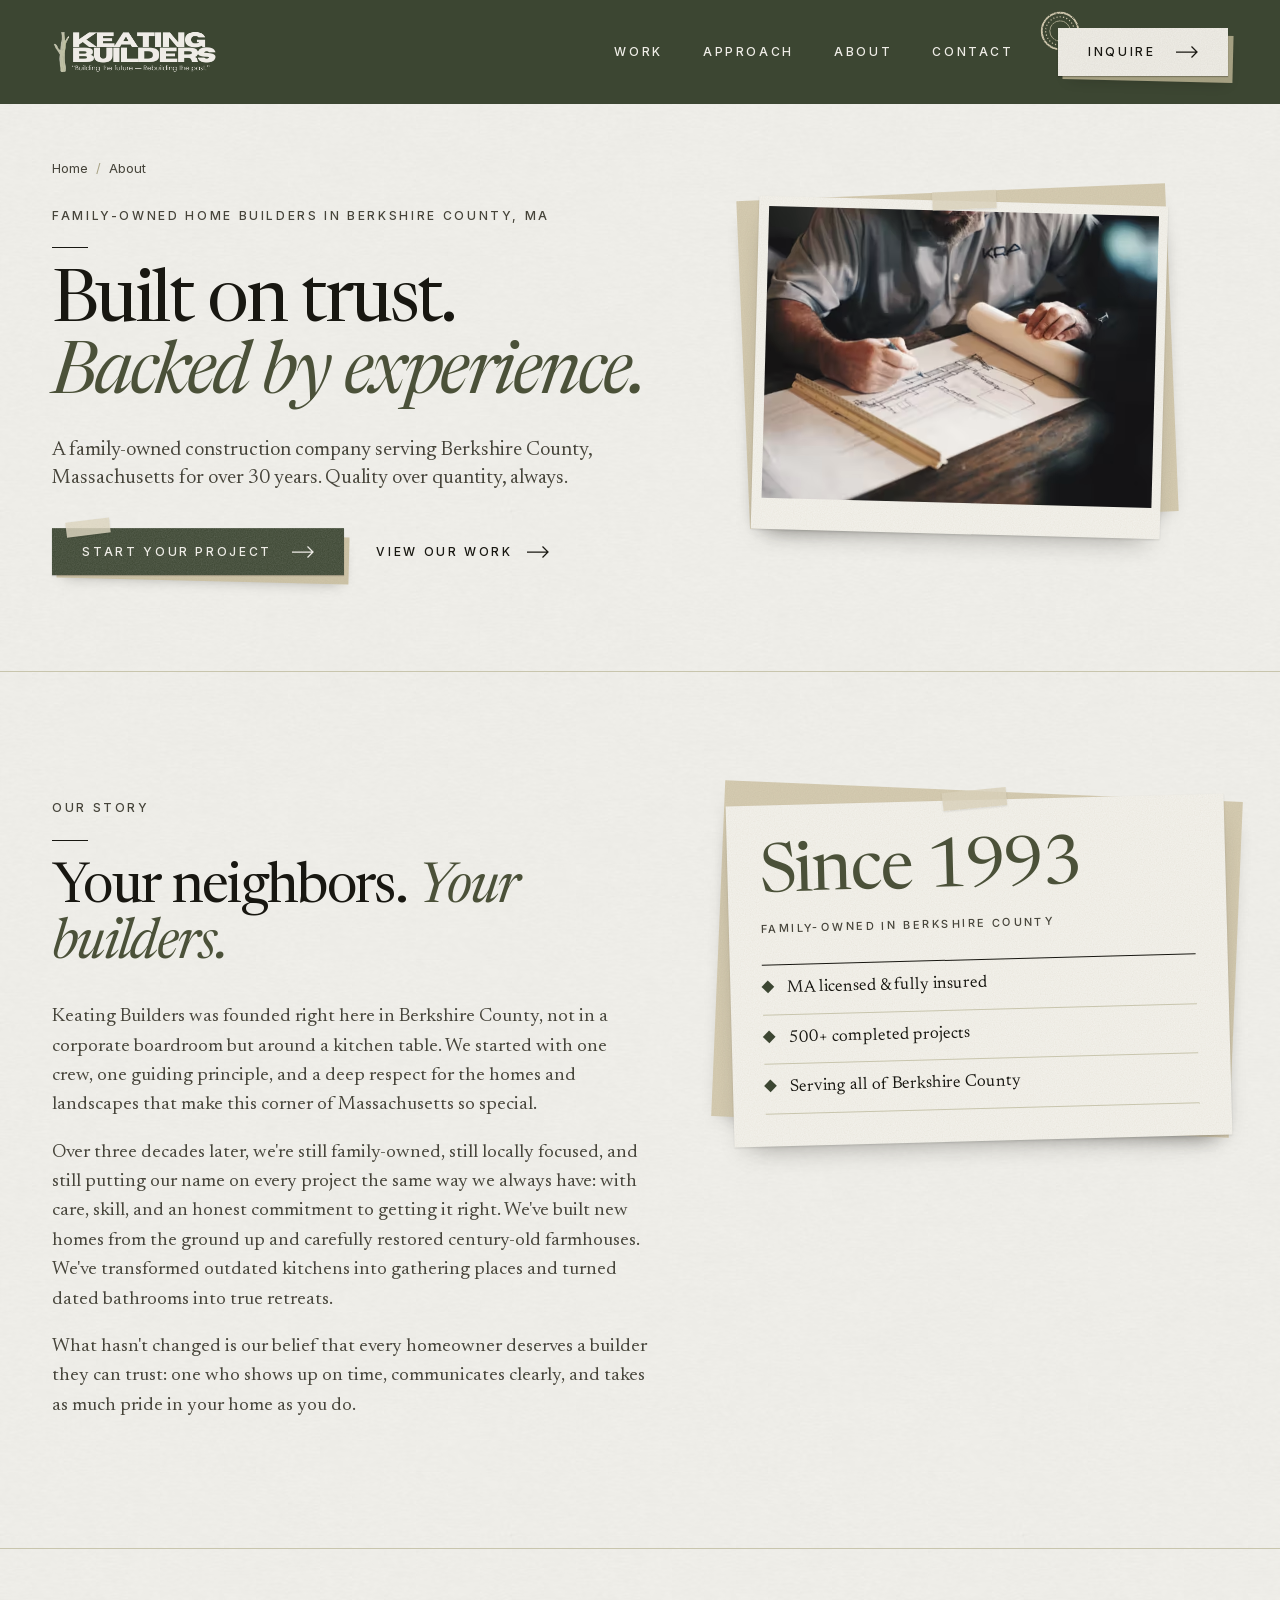
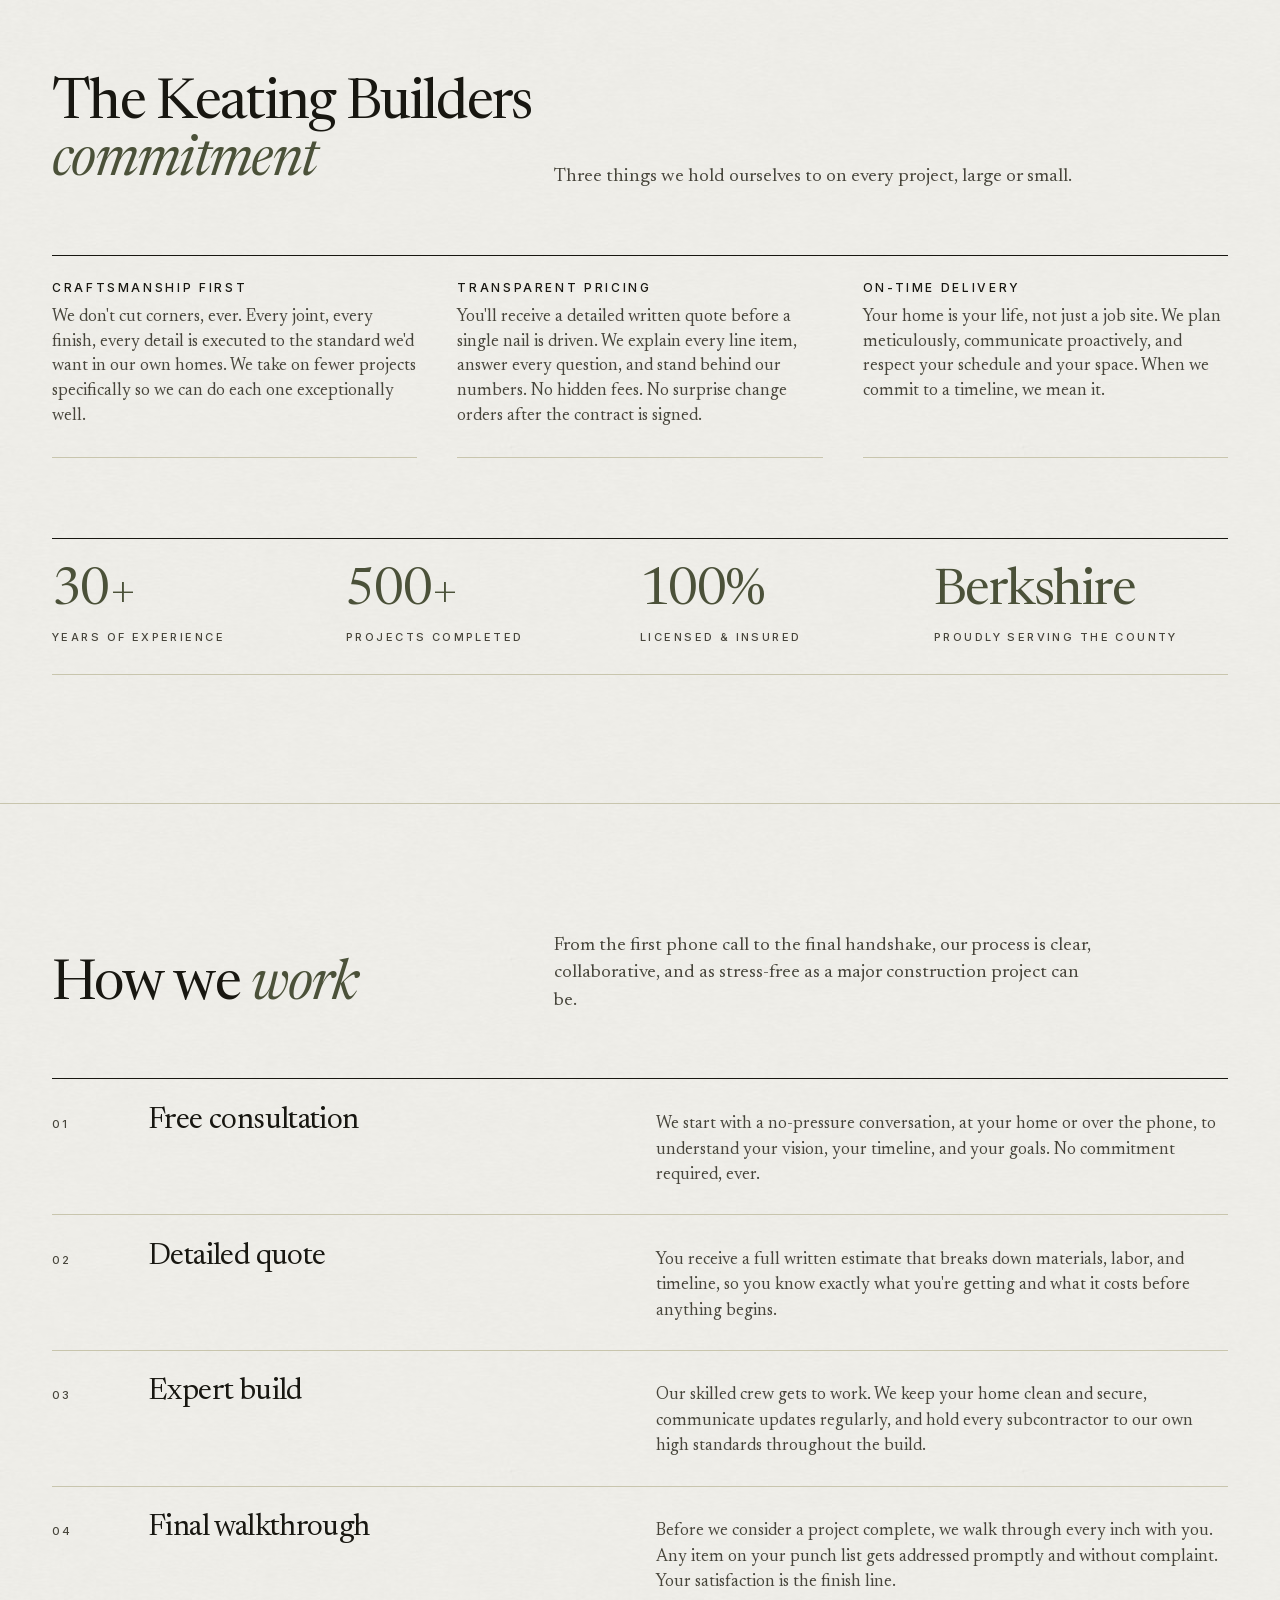
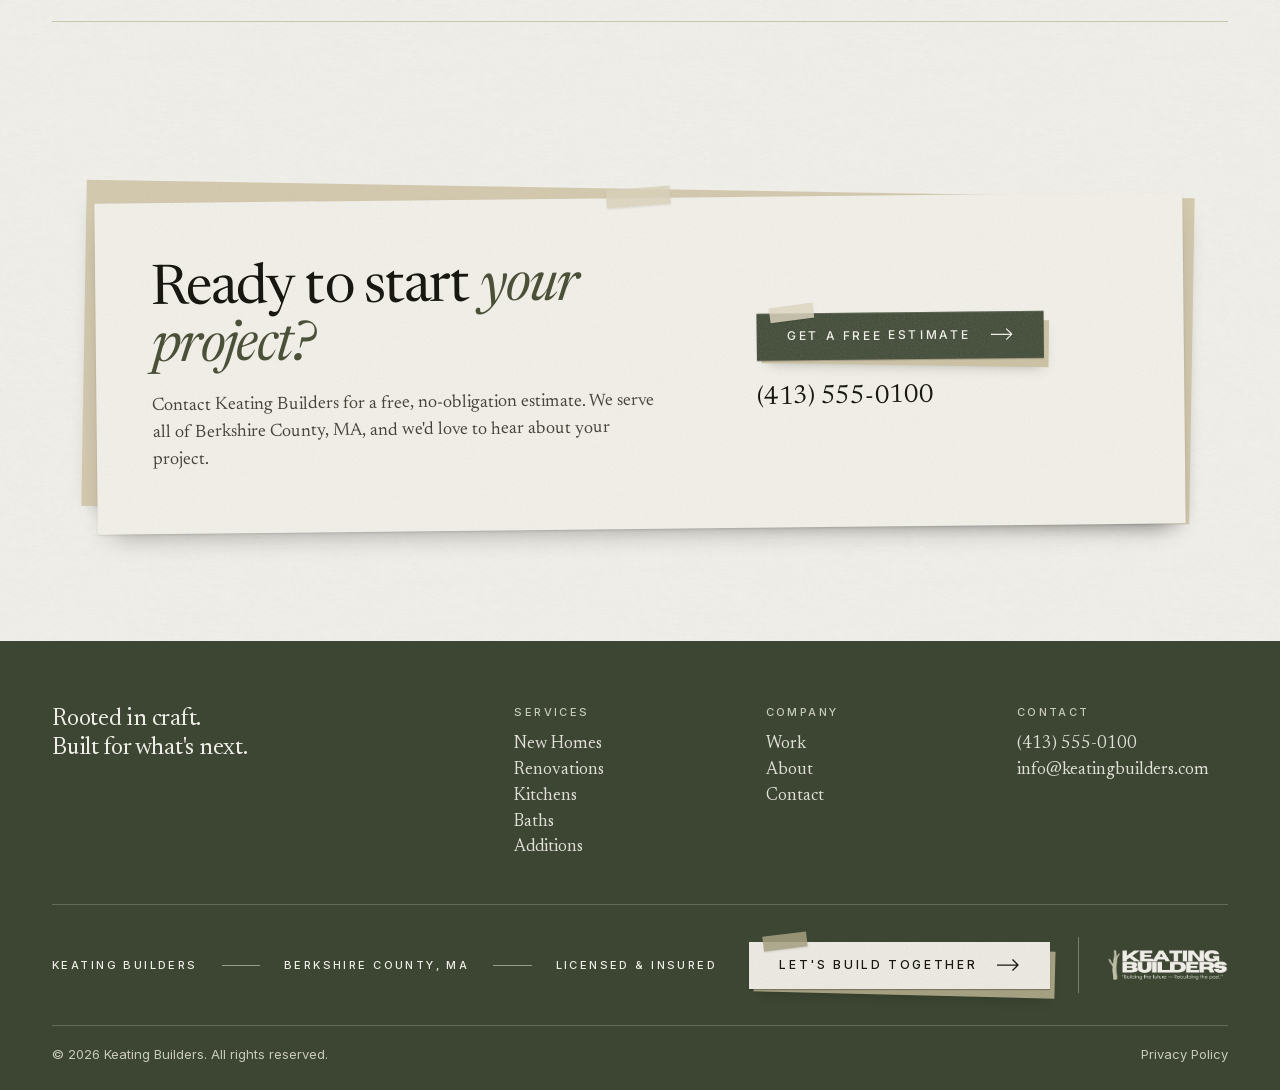
==== commit 4fd34ccd: "Ink seal on nav Inquire, concrete in Materials card, fewer tape accents - Nav and mobile-menu Inquir" ====
--- a/about.html
+++ b/about.html
@@ -151,7 +151,7 @@
       </ul>
     </nav>
 
-    <a href="/contact.html" class="btn btn--light site-header__cta">
+    <a href="/contact.html" class="btn btn--light btn--seal site-header__cta">
       Inquire
       <svg viewBox="0 0 22 12" fill="none" stroke="currentColor" stroke-width="1.25" aria-hidden="true"><path d="M0 6h21M15.5 .5 21 6l-5.5 5.5"/></svg>
     </a>
@@ -161,35 +161,49 @@
     </button>
   </header>
 
+  <svg class="ink-defs" aria-hidden="true" focusable="false">
+    <filter id="ink" x="-10%" y="-10%" width="120%" height="120%">
+      <feTurbulence type="fractalNoise" baseFrequency=".9" numOctaves="2" seed="3" result="wobble"/>
+      <feDisplacementMap in="SourceGraphic" in2="wobble" scale="1" xChannelSelector="R" yChannelSelector="G" result="rough"/>
+      <feTurbulence type="fractalNoise" baseFrequency="1.4" numOctaves="1" seed="11" result="grain"/>
+      <feColorMatrix in="grain" type="matrix" values="0 0 0 0 0  0 0 0 0 0  0 0 0 0 0  0 0 0 -3.2 2.65" result="voids"/>
+      <feComposite in="rough" in2="voids" operator="in"/>
+    </filter>
+    <filter id="ink-fine" x="-5%" y="-10%" width="110%" height="120%">
+      <feTurbulence type="fractalNoise" baseFrequency="1.1" numOctaves="1" seed="5" result="wobble"/>
+      <feDisplacementMap in="SourceGraphic" in2="wobble" scale=".45" xChannelSelector="R" yChannelSelector="G" result="rough"/>
+      <feTurbulence type="fractalNoise" baseFrequency="1.6" numOctaves="1" seed="17" result="grain"/>
+      <feColorMatrix in="grain" type="matrix" values="0 0 0 0 0  0 0 0 0 0  0 0 0 0 0  0 0 0 -2.6 2.45" result="voids"/>
+      <feComposite in="rough" in2="voids" operator="in"/>
+    </filter>
+  </svg>
+
   <nav class="mobile-nav" id="mobile-nav" aria-label="Mobile">
     <div class="mobile-nav__inner">
       <ul class="mobile-nav__primary" role="list">
-        <li><a href="/projects.html"><span class="label mobile-nav__num">01</span><span class="mobile-nav__text">Work</span><svg viewBox="0 0 22 12" fill="none" stroke="currentColor" stroke-width="1.25" aria-hidden="true"><path d="M0 6h21M15.5 .5 21 6l-5.5 5.5"/></svg></a></li>
-        <li><a href="/#approach"><span class="label mobile-nav__num">02</span><span class="mobile-nav__text">Approach</span><svg viewBox="0 0 22 12" fill="none" stroke="currentColor" stroke-width="1.25" aria-hidden="true"><path d="M0 6h21M15.5 .5 21 6l-5.5 5.5"/></svg></a></li>
-        <li><a href="/about.html" aria-current="page"><span class="label mobile-nav__num">03</span><span class="mobile-nav__text">About</span><svg viewBox="0 0 22 12" fill="none" stroke="currentColor" stroke-width="1.25" aria-hidden="true"><path d="M0 6h21M15.5 .5 21 6l-5.5 5.5"/></svg></a></li>
-        <li><a href="/contact.html"><span class="label mobile-nav__num">04</span><span class="mobile-nav__text">Contact</span><svg viewBox="0 0 22 12" fill="none" stroke="currentColor" stroke-width="1.25" aria-hidden="true"><path d="M0 6h21M15.5 .5 21 6l-5.5 5.5"/></svg></a></li>
+        <li><a href="/projects.html"><span class="mobile-nav__text">Work</span><svg viewBox="0 0 22 12" fill="none" stroke="currentColor" stroke-width="1.25" aria-hidden="true"><path d="M0 6h21M15.5 .5 21 6l-5.5 5.5"/></svg></a></li>
+        <li><a href="/#approach"><span class="mobile-nav__text">Approach</span><svg viewBox="0 0 22 12" fill="none" stroke="currentColor" stroke-width="1.25" aria-hidden="true"><path d="M0 6h21M15.5 .5 21 6l-5.5 5.5"/></svg></a></li>
+        <li><a href="/about.html" aria-current="page"><span class="mobile-nav__text">About</span><svg viewBox="0 0 22 12" fill="none" stroke="currentColor" stroke-width="1.25" aria-hidden="true"><path d="M0 6h21M15.5 .5 21 6l-5.5 5.5"/></svg></a></li>
+        <li><a href="/contact.html"><span class="mobile-nav__text">Contact</span><svg viewBox="0 0 22 12" fill="none" stroke="currentColor" stroke-width="1.25" aria-hidden="true"><path d="M0 6h21M15.5 .5 21 6l-5.5 5.5"/></svg></a></li>
       </ul>
 
       <div class="mobile-nav__slip">
-        <p class="label">Services</p>
-        <ul role="list">
-          <li><a href="/services/new-homes.html">New Homes</a></li>
-          <li><a href="/services/renovations.html">Renovations</a></li>
-          <li><a href="/services/kitchens.html">Kitchens</a></li>
-          <li><a href="/services/baths.html">Baths</a></li>
-          <li><a href="/services/additions.html">Additions</a></li>
+        <p class="label mobile-nav__svc-label">Services</p>
+        <ul class="mobile-nav__svc" role="list">
+          <li><a href="/services/new-homes.html"><span class="mobile-nav__ink"><svg viewBox="0 0 24 24" fill="none" stroke="currentColor" stroke-width="1.7" stroke-linecap="round" stroke-linejoin="round" aria-hidden="true"><path d="M3.5 11 12 4l8.5 7"/><path d="M6 9.5V20h12V9.5"/><path d="M10 20v-5h4v5"/></svg><span>New Homes</span></span></a></li>
+          <li><a href="/services/renovations.html"><span class="mobile-nav__ink"><svg viewBox="0 0 24 24" fill="none" stroke="currentColor" stroke-width="1.7" stroke-linecap="round" stroke-linejoin="round" aria-hidden="true"><path d="m5 19.5 8.2-8.2"/><path d="m10.6 8.6 4.3-4.3 5 5-2 2-2.6-2.6-2.4 2.4z"/></svg><span>Renovations</span></span></a></li>
+          <li><a href="/services/kitchens.html"><span class="mobile-nav__ink"><svg viewBox="0 0 24 24" fill="none" stroke="currentColor" stroke-width="1.7" stroke-linecap="round" stroke-linejoin="round" aria-hidden="true"><path d="M3.5 13h17"/><path d="M5 13v1.2a4.8 4.8 0 0 0 4.8 4.8h4.4a4.8 4.8 0 0 0 4.8-4.8V13"/><path d="M12 13V7.5a2.5 2.5 0 0 1 5 0v.8"/></svg><span>Kitchens</span></span></a></li>
+          <li><a href="/services/baths.html"><span class="mobile-nav__ink"><svg viewBox="0 1 24 24" fill="none" stroke="currentColor" stroke-width="1.7" stroke-linecap="round" stroke-linejoin="round" aria-hidden="true"><path d="M3 12h18"/><path d="M4.5 12v1.8A5.2 5.2 0 0 0 9.7 19h4.6a5.2 5.2 0 0 0 5.2-5.2V12"/><path d="m8 19-1 2m10-2 1 2"/><path d="M6.5 12V7a2 2 0 0 1 4 0"/></svg><span>Baths</span></span></a></li>
+          <li><a href="/services/additions.html"><span class="mobile-nav__ink"><svg viewBox="0 1.5 24 24" fill="none" stroke="currentColor" stroke-width="1.7" stroke-linecap="round" stroke-linejoin="round" aria-hidden="true"><path d="M2.5 20h19"/><path d="M4 20v-8.5l5.5-4.5 5.5 4.5V20"/><path d="M15 20h5.5v-6H15"/><path d="M17.75 15.5v3M16.25 17h3"/></svg><span>Additions</span></span></a></li>
         </ul>
       </div>
 
       <div class="mobile-nav__foot">
-        <a href="/contact.html" class="btn btn--light">
+        <a href="/contact.html" class="btn btn--light btn--seal">
           Inquire
           <svg viewBox="0 0 22 12" fill="none" stroke="currentColor" stroke-width="1.25" aria-hidden="true"><path d="M0 6h21M15.5 .5 21 6l-5.5 5.5"/></svg>
         </a>
-        <p class="mobile-nav__contact">
-          <a href="tel:+14135550100">(413) 555-0100</a>
-          <a href="mailto:info@keatingbuilders.com">info@keatingbuilders.com</a>
-        </p>
+        <a class="mobile-nav__phone" href="tel:+14135550100">(413) 555-0100</a>
       </div>
     </div>
   </nav>
--- a/css/site.css
+++ b/css/site.css
@@ -16,6 +16,7 @@
   --color-olive-text: #4b5139;
   --color-stone:      #a7a284;
   --color-rule:       #c8c5ad;
+  --color-scrap:      #e9e5da; /* base tone of the fibrous collage paper */
 
   --font-display: 'Newsreader', Georgia, 'Times New Roman', serif;
   --font-sans:    'Inter', system-ui, -apple-system, sans-serif;
@@ -100,6 +101,17 @@
 .btn--light::after { background: var(--grain-dark) var(--color-stone); }
 .btn--light::before { background: var(--grain-dark) rgba(167,162,132,.85); }
 .btn--no-tape::before { display: none; }
+/* Ink seal tucked behind the face and the kraft sheet, peeking out where the tape would be; turns slowly.
+   z-index -2 sits under the backing sheet (-1); the button itself has no z-index, so both stay behind the face. */
+.btn--seal::before {
+  top: -1.15rem; left: -1.15rem; width: 2.6rem; height: 2.6rem; z-index: -2;
+  background: url("data:image/svg+xml,%3Csvg xmlns='http://www.w3.org/2000/svg' viewBox='0 0 40 40' fill='none' stroke='%23dcd2b8'%3E%3Ccircle cx='20' cy='20' r='17.2' stroke-width='1.8'/%3E%3Ccircle cx='20' cy='20' r='13.4' stroke-width='1.3' stroke-dasharray='.1 3.05' stroke-linecap='round'/%3E%3Ccircle cx='20' cy='20' r='9.6' stroke-width='.7'/%3E%3C/svg%3E") center / contain no-repeat;
+  box-shadow: none; transform: none;
+  opacity: .9; filter: url(#ink);
+  animation: seal-turn 30s linear infinite;
+}
+@keyframes seal-turn { to { transform: rotate(360deg); } }
+@media (prefers-reduced-motion: reduce) { .btn--seal::before { animation: none; } }
 
 /* ─── Header ─── */
 .site-header {
@@ -174,41 +186,116 @@
 .nav-lock { overflow: hidden; }
 .nav-lock .site-header { position: fixed; top: 0; left: 0; right: 0; }
 .mobile-nav {
-  position: fixed; inset: 0; z-index: 15;
+  position: fixed; inset: 0 0 auto 0; z-index: 15;
+  height: 100vh;
+  height: 100dvh; /* dynamic viewport: excludes the mobile browser's URL bar */
   display: none;
   overflow-y: auto; overscroll-behavior: contain;
-  padding: calc(var(--header-h) + 1.75rem) var(--gutter) 2.5rem;
+  padding: calc(var(--header-h) + 1rem) var(--gutter) calc(.75rem + env(safe-area-inset-bottom));
   color: var(--color-cream);
   background: var(--grain-light) var(--color-olive);
   clip-path: inset(0 0 100% 0);
   transition: clip-path .5s var(--ease);
 }
 .mobile-nav.is-open { clip-path: inset(0 0 0 0); }
-.mobile-nav__inner { display: flex; flex-direction: column; gap: 2.5rem; min-height: 100%; max-width: 36rem; }
+.mobile-nav__inner { display: flex; flex-direction: column; gap: 1.25rem; min-height: 100%; max-width: 36rem; }
 .mobile-nav a { text-decoration: none; }
 
-.mobile-nav__primary { list-style: none; padding: 0; border-top: 1px solid rgba(239,237,231,.25); }
-.mobile-nav__primary li { border-bottom: 1px solid rgba(239,237,231,.25); }
+/* Primary links: torn scraps of the same fibrous paper as the hero collage */
+.mobile-nav__primary { list-style: none; padding: 0; display: grid; gap: .5rem; }
+.mobile-nav__primary li { filter: drop-shadow(0 5px 7px rgba(0,0,0,.2)); }
+.mobile-nav__primary li:nth-child(odd)  { margin-right: .6rem; }
+.mobile-nav__primary li:nth-child(even) { margin-left: .6rem; }
 .mobile-nav__primary a {
-  display: grid; grid-template-columns: 2.25rem 1fr auto; align-items: baseline;
-  padding: 1rem 0;
-}
-.mobile-nav__num { font-size: .625rem; color: #c9cbb9; }
-.mobile-nav__text { font-size: clamp(2rem, 1.4rem + 3vw, 2.75rem); line-height: 1.05; letter-spacing: -.03em; }
-.mobile-nav__primary svg { width: 22px; height: 12px; align-self: center; opacity: .7; transition: transform .3s var(--ease), opacity .3s; }
-.mobile-nav__primary a:hover svg, .mobile-nav__primary a:focus-visible svg { transform: translateX(4px); opacity: 1; }
-.mobile-nav__primary a[aria-current="page"] .mobile-nav__text { font-style: italic; color: #d9dcc4; }
-
-/* Services: small paper slip */
-.mobile-nav__slip { position: relative; align-self: flex-start; padding: 1.5rem 1.5rem 1.25rem; color: var(--color-dark); background: var(--grain-dark) #f5f3ed; transform: rotate(-1.2deg); box-shadow: 4px 5px 0 #cfc5a9, 0 12px 24px -14px rgba(0,0,0,.5); }
-.mobile-nav__slip p { font-size: .625rem; color: var(--color-ink-soft); }
-.mobile-nav__slip ul { list-style: none; padding: 0; margin-top: .75rem; display: grid; grid-template-columns: repeat(2, auto); gap: .45rem 2rem; }
-.mobile-nav__slip a { font-size: 1.125rem; }
-.mobile-nav__slip a:hover { text-decoration: underline; text-underline-offset: 3px; }
-.mobile-nav__slip :focus-visible { outline-color: var(--color-olive); }
-
-.mobile-nav__foot { margin-top: auto; display: grid; gap: 1.5rem; justify-items: start; }
-.mobile-nav__contact { display: grid; gap: .3rem; font-size: 1.125rem; }
+  display: grid; grid-template-columns: 1fr auto; align-items: center; gap: 1rem;
+  padding: .75rem 1.25rem .85rem;
+  color: var(--color-dark);
+  background: var(--color-scrap) url('/images/graphics/fibrous-paper.jpg') 0 0 / 256px;
+  background-image: image-set(url('/images/graphics/fibrous-paper.avif') type('image/avif'), url('/images/graphics/fibrous-paper.jpg') type('image/jpeg'));
+  clip-path: polygon(0% 1.9%, 2.5% 1.4%, 5% 1.5%, 7.5% 0.8%, 10% 0.1%, 12.5% 1.0%, 15% 1.3%, 17.5% 1.7%, 20% 2.0%, 22.5% 0.8%, 25% 0.5%, 27.5% 0.7%, 30% 0.6%, 32.5% 1.7%, 35% 1.7%, 37.5% 1.1%, 40% 1.3%, 42.5% 0.6%, 45% 0.5%, 47.5% 1.2%, 50% 0.9%, 52.5% 1.6%, 55% 1.8%, 57.5% 0.9%, 60% 1.0%, 62.5% 0.4%, 65% 0.4%, 67.5% 1.7%, 70% 1.6%, 72.5% 1.6%, 75% 1.3%, 77.5% 0.1%, 80% 0.6%, 82.5% 1.1%, 85% 1.2%, 87.5% 2.0%, 90% 1.3%, 92.5% 0.8%, 95% 1.0%, 97.5% 0.4%, 100% 0.9%, 99.6% 50%, 100% 98.4%, 97.5% 98.5%, 95% 99.4%, 92.5% 99.1%, 90% 99.5%, 87.5% 99.2%, 85% 98.1%, 82.5% 98.4%, 80% 98.6%, 77.5% 99.0%, 75% 100.0%, 72.5% 99.3%, 70% 98.6%, 67.5% 98.5%, 65% 98.0%, 62.5% 98.9%, 60% 99.5%, 57.5% 99.1%, 55% 99.4%, 52.5% 98.8%, 50% 98.3%, 47.5% 98.8%, 45% 98.5%, 42.5% 99.0%, 40% 99.7%, 37.5% 99.1%, 35% 99.1%, 32.5% 98.6%, 30% 97.9%, 27.5% 98.8%, 25% 99.2%, 22.5% 99.5%, 20% 99.8%, 17.5% 98.5%, 15% 98.2%, 12.5% 98.5%, 10% 98.5%, 7.5% 99.6%, 5% 99.6%, 2.5% 98.9%, 0% 99.0%, 0.4% 50%);
+  transform: rotate(-.9deg);
+  transition: background-color .25s ease;
+}
+.mobile-nav__primary li:nth-child(even) a {
+  clip-path: polygon(0% 0.7%, 2.5% 0.4%, 5% 0.6%, 7.5% 1.9%, 10% 1.7%, 12.5% 1.4%, 15% 1.2%, 17.5% 0.2%, 20% 0.7%, 22.5% 1.2%, 25% 1.1%, 27.5% 1.8%, 30% 1.4%, 32.5% 0.9%, 35% 1.1%, 37.5% 0.4%, 40% 0.7%, 42.5% 1.5%, 45% 1.4%, 47.5% 1.8%, 50% 1.3%, 52.5% 0.2%, 55% 0.6%, 57.5% 0.8%, 60% 1.3%, 62.5% 2.2%, 65% 1.3%, 67.5% 0.9%, 70% 0.7%, 72.5% 0.3%, 75% 1.3%, 77.5% 1.6%, 80% 1.3%, 82.5% 1.7%, 85% 0.9%, 87.5% 0.6%, 90% 1.0%, 92.5% 0.6%, 95% 1.3%, 97.5% 1.9%, 100% 1.3%, 99.6% 50%, 100% 98.1%, 97.5% 98.9%, 95% 98.9%, 92.5% 99.2%, 90% 99.8%, 87.5% 98.9%, 85% 98.5%, 82.5% 98.4%, 80% 98.1%, 77.5% 99.3%, 75% 99.7%, 72.5% 99.2%, 70% 99.2%, 67.5% 98.2%, 65% 98.1%, 62.5% 99.0%, 60% 99.0%, 57.5% 99.5%, 55% 99.4%, 52.5% 98.5%, 50% 98.8%, 47.5% 98.5%, 45% 98.4%, 42.5% 99.3%, 40% 99.2%, 37.5% 99.3%, 35% 99.4%, 32.5% 98.2%, 30% 98.3%, 27.5% 98.6%, 25% 98.8%, 22.5% 99.9%, 20% 99.5%, 17.5% 98.7%, 15% 98.6%, 12.5% 98.0%, 10% 98.7%, 7.5% 99.6%, 5% 99.2%, 2.5% 99.4%, 0% 98.9%, 0.4% 50%);
+  transform: rotate(.8deg);
+}
+.mobile-nav__primary li:nth-child(3) a { transform: rotate(-.4deg); }
+.mobile-nav__primary a:hover { filter: brightness(1.04); }
+/* Optional lighter torn rim behind each scrap (echoes the collage's paper edges). Off by default;
+   enable by adding .mobile-nav--rim to #mobile-nav. */
+.mobile-nav--rim .mobile-nav__primary li { position: relative; }
+.mobile-nav--rim .mobile-nav__primary li::before {
+  content: ''; position: absolute; inset: -2px -2px -3px -2px; z-index: -1;
+  background: #f3efe6;
+  clip-path: polygon(0% 2.6%, 2.5% 2.6%, 5% 1.3%, 7.5% 1.3%, 10% 0.4%, 12.5% 0.9%, 15% 2.6%, 17.5% 2.3%, 20% 2.3%, 22.5% 1.7%, 25% 0.2%, 27.5% 1.1%, 30% 1.6%, 32.5% 1.8%, 35% 2.8%, 37.5% 1.8%, 40% 1.3%, 42.5% 1.5%, 45% 0.6%, 47.5% 1.4%, 50% 2.1%, 52.5% 1.9%, 55% 2.7%, 57.5% 1.7%, 60% 0.5%, 62.5% 1.1%, 65% 0.8%, 67.5% 2.0%, 70% 3.1%, 72.5% 1.9%, 75% 1.5%, 77.5% 0.8%, 80% 0.3%, 82.5% 2.0%, 85% 2.2%, 87.5% 2.1%, 90% 2.4%, 92.5% 1.0%, 95% 1.0%, 97.5% 1.4%, 100% 0.9%, 99.6% 50%, 100% 98.7%, 97.5% 97.9%, 95% 98.0%, 92.5% 97.2%, 90% 98.5%, 87.5% 99.6%, 85% 99.0%, 82.5% 99.1%, 80% 97.7%, 77.5% 96.9%, 75% 98.3%, 72.5% 98.5%, 70% 99.2%, 67.5% 99.5%, 65% 98.0%, 62.5% 98.0%, 60% 97.9%, 57.5% 97.6%, 55% 98.9%, 52.5% 98.9%, 50% 98.8%, 47.5% 99.2%, 45% 97.8%, 42.5% 97.5%, 40% 98.0%, 37.5% 97.9%, 35% 99.5%, 32.5% 99.6%, 30% 98.3%, 27.5% 98.1%, 25% 97.1%, 22.5% 97.6%, 20% 99.3%, 17.5% 99.0%, 15% 99.2%, 12.5% 98.7%, 10% 97.3%, 7.5% 98.0%, 5% 98.2%, 2.5% 98.2%, 0% 99.4%, 0.4% 50%);
+  transform: rotate(-.9deg);
+}
+.mobile-nav--rim .mobile-nav__primary li:nth-child(even)::before { transform: rotate(.8deg); }
+.mobile-nav--rim .mobile-nav__primary li:nth-child(3)::before { transform: rotate(-.4deg); }
+/* clip-path would cut off an outline, so the focus ring goes on the unclipped li */
+.mobile-nav__primary a:focus-visible { outline: none; }
+.mobile-nav__primary li:has(a:focus-visible) { outline: 2px solid var(--color-cream); outline-offset: 5px; }
+.mobile-nav__text { font-size: clamp(1.625rem, 1.2rem + 2vw, 2.125rem); line-height: 1.05; letter-spacing: -.03em; }
+.mobile-nav__primary svg { width: 22px; height: 12px; color: var(--color-olive); transition: transform .3s var(--ease); }
+.mobile-nav__primary a:hover svg, .mobile-nav__primary a:focus-visible svg { transform: translateX(4px); }
+.mobile-nav__primary a[aria-current="page"] .mobile-nav__text { font-style: italic; color: var(--color-olive-text); }
+
+/* Services: level kraft discs with ink-stamped ring, icon and label, 3 over 2 */
+.ink-defs { position: absolute; width: 0; height: 0; overflow: hidden; }
+.mobile-nav__slip { text-align: center; }
+.mobile-nav__svc-label { display: flex; align-items: center; justify-content: center; gap: .75rem; font-size: .625rem; color: #c9cbb9; }
+.mobile-nav__svc-label::before, .mobile-nav__svc-label::after { content: ''; width: 1.75rem; height: 1px; background: rgba(239,237,231,.35); }
+.mobile-nav__svc {
+  list-style: none; padding: 0; margin: .8rem auto 0;
+  max-width: calc(3 * 5.5rem + 2 * .9rem); /* always 3 over 2 */
+  display: flex; flex-wrap: wrap; justify-content: center; gap: .55rem .9rem;
+}
+.mobile-nav__svc a {
+  position: relative;
+  display: flex; align-items: center; justify-content: center;
+  width: 5.5rem; aspect-ratio: 1; border-radius: 50%;
+  background: var(--grain-dark) #d2c4a2;
+  box-shadow: 0 6px 10px -5px rgba(0,0,0,.45);
+  transition: transform .3s var(--ease), background-color .25s ease;
+}
+/* Everything printed on the disc is "ink": olive, multiplied into the kraft, roughened by the #ink SVG filter */
+.mobile-nav__svc a::after { /* stamped seal ring */
+  content: ''; position: absolute; inset: 5px; border-radius: 50%;
+  border: 1.5px solid #3a4530; opacity: .8; mix-blend-mode: multiply; filter: url(#ink);
+}
+.mobile-nav__ink {
+  position: relative; top: -1.5px; /* optical centring: visible ink sits a hair above true centre */
+  display: flex; flex-direction: column; align-items: center; gap: 0;
+  color: #3a4530; opacity: .92; mix-blend-mode: multiply;
+}
+.mobile-nav__ink svg { filter: url(#ink); }
+.mobile-nav__ink span { filter: url(#ink-fine); }
+.mobile-nav__svc a:hover { background-color: #dccfae; transform: translateY(-2px); }
+.mobile-nav__svc a:focus-visible { outline: 2px solid var(--color-cream); outline-offset: 3px; }
+/* Icon + label kept compact so the label sits high enough to clear the inner ring
+   (checked: "Renovations", the longest, keeps ~4px clearance at its corners) */
+.mobile-nav__svc svg { width: 1.7rem; height: 1.7rem; }
+.mobile-nav__svc span { font-size: .6875rem; font-style: italic; line-height: 1.1; letter-spacing: -.02em; }
+@media (max-width: 359px) { .mobile-nav__svc { max-width: calc(3 * 5.5rem + 2 * .6rem); column-gap: .6rem; } }
+/* Short phones (e.g. iPhone SE with Safari bars): compact everything so the menu still fits above the URL bar */
+@media (max-height: 600px) {
+  .mobile-nav { padding-top: calc(var(--header-h) + .75rem); }
+  .mobile-nav__inner { gap: .8rem; }
+  .mobile-nav__primary { gap: .4rem; }
+  .mobile-nav__primary a { padding: .5rem 1.2rem .55rem; }
+  .mobile-nav__text { font-size: 1.5rem; }
+  .mobile-nav__svc { max-width: calc(3 * 5rem + 2 * .9rem); margin-top: .25rem; gap: .4rem .9rem; }
+  .mobile-nav__svc a { width: 5rem; }
+  .mobile-nav__svc svg { width: 1.3rem; height: 1.3rem; }
+  .mobile-nav__svc span { font-size: .6rem; }
+}
+
+/* bottom padding keeps the button's tilted backing sheet inside the panel (no phantom scroll) */
+.mobile-nav__foot { margin-top: auto; display: flex; flex-wrap: wrap; align-items: center; justify-content: center; gap: .75rem 1.25rem; padding-bottom: .5rem; }
+.mobile-nav__foot .btn { padding-left: 1.5rem; padding-right: 1.5rem; }
+.mobile-nav__phone { font-size: 1.1875rem; letter-spacing: -.01em; white-space: nowrap; }
+.mobile-nav__phone:hover { text-decoration: underline; text-underline-offset: 3px; }
 
 /* Staggered entrance for the menu contents */
 .mobile-nav__primary li, .mobile-nav__slip, .mobile-nav__foot { opacity: 0; transform: translateY(14px); transition: opacity .5s ease, transform .6s var(--ease); }
@@ -217,8 +304,7 @@
 .mobile-nav.is-open .mobile-nav__primary li:nth-child(2) { transition-delay: .18s; }
 .mobile-nav.is-open .mobile-nav__primary li:nth-child(3) { transition-delay: .26s; }
 .mobile-nav.is-open .mobile-nav__primary li:nth-child(4) { transition-delay: .34s; }
-.mobile-nav.is-open .mobile-nav__slip { transition-delay: .42s; transform: rotate(-1.2deg); }
-.mobile-nav__slip { transform: translateY(14px) rotate(-1.2deg); }
+.mobile-nav.is-open .mobile-nav__slip { transition-delay: .42s; }
 .mobile-nav.is-open .mobile-nav__foot { transition-delay: .5s; }
 @media (prefers-reduced-motion: reduce) {
   .mobile-nav, .mobile-nav * , .site-header__toggle-bars > span { transition: none !important; }
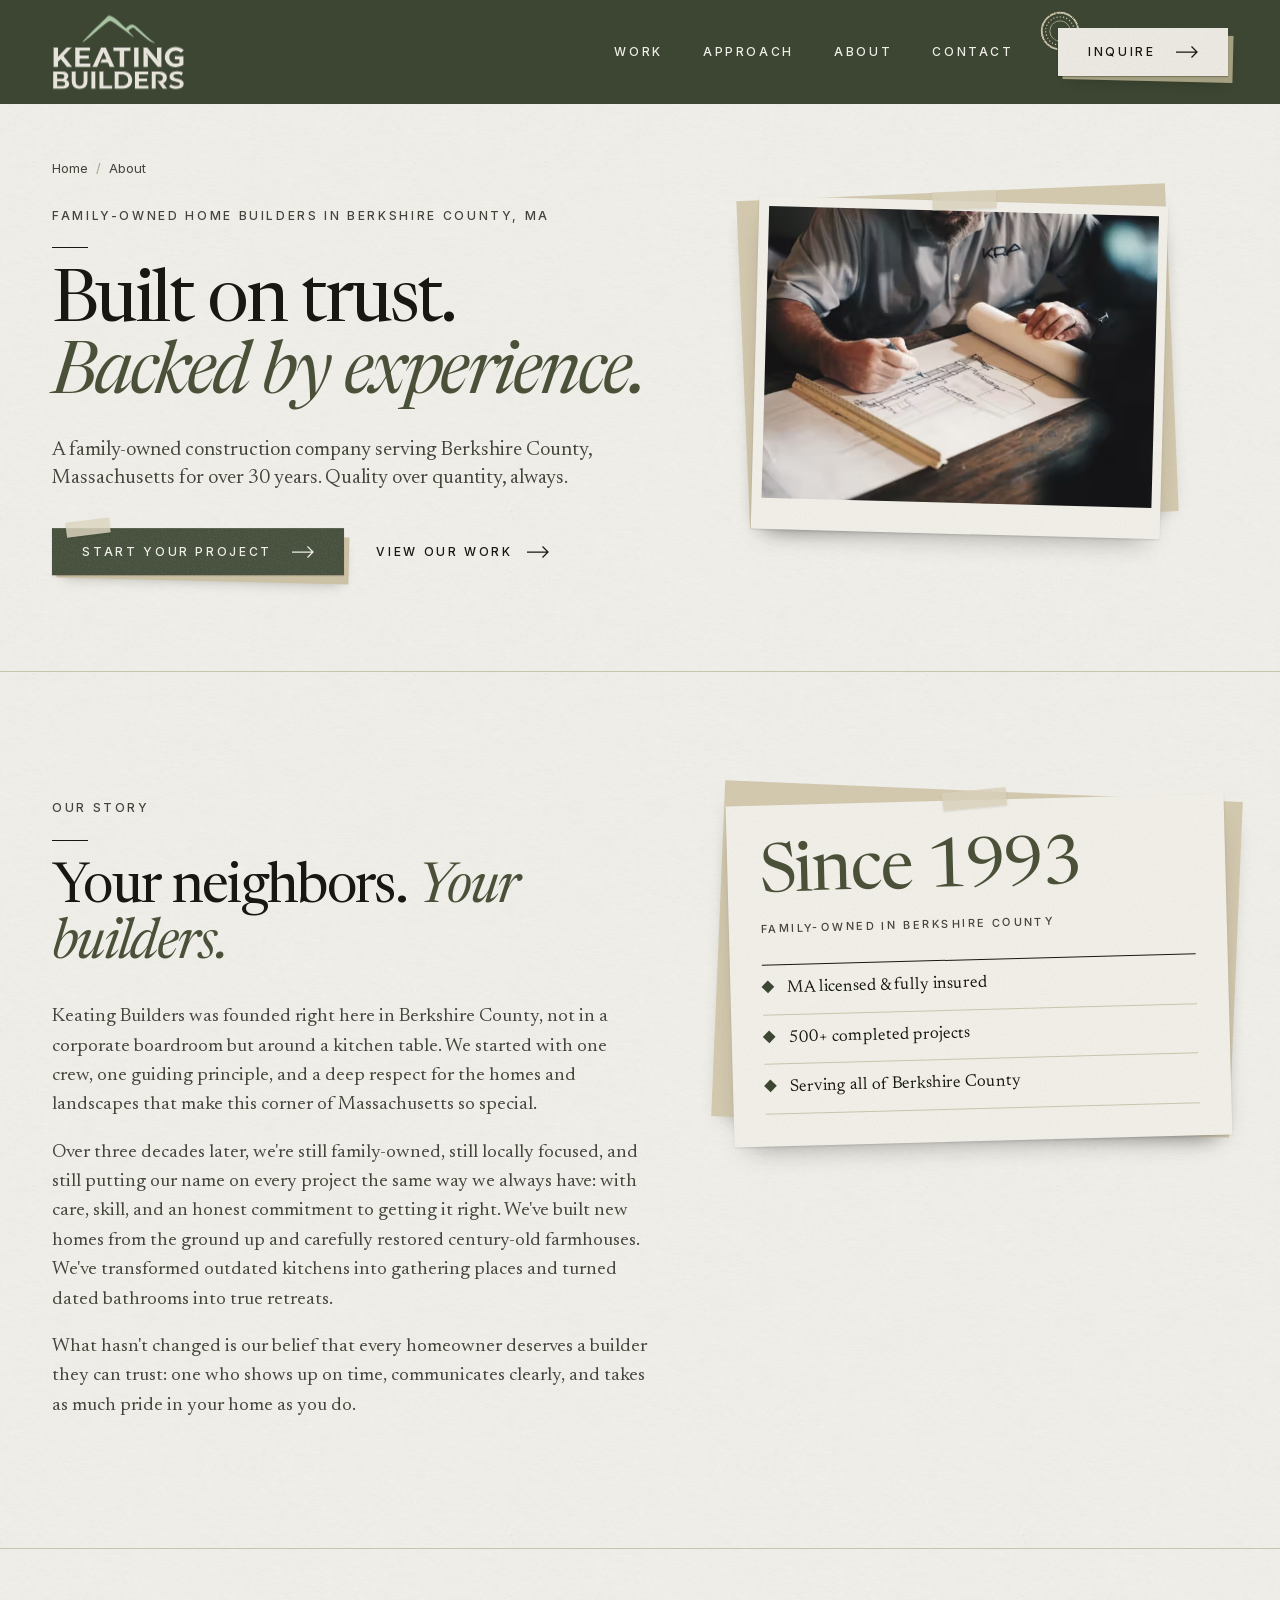
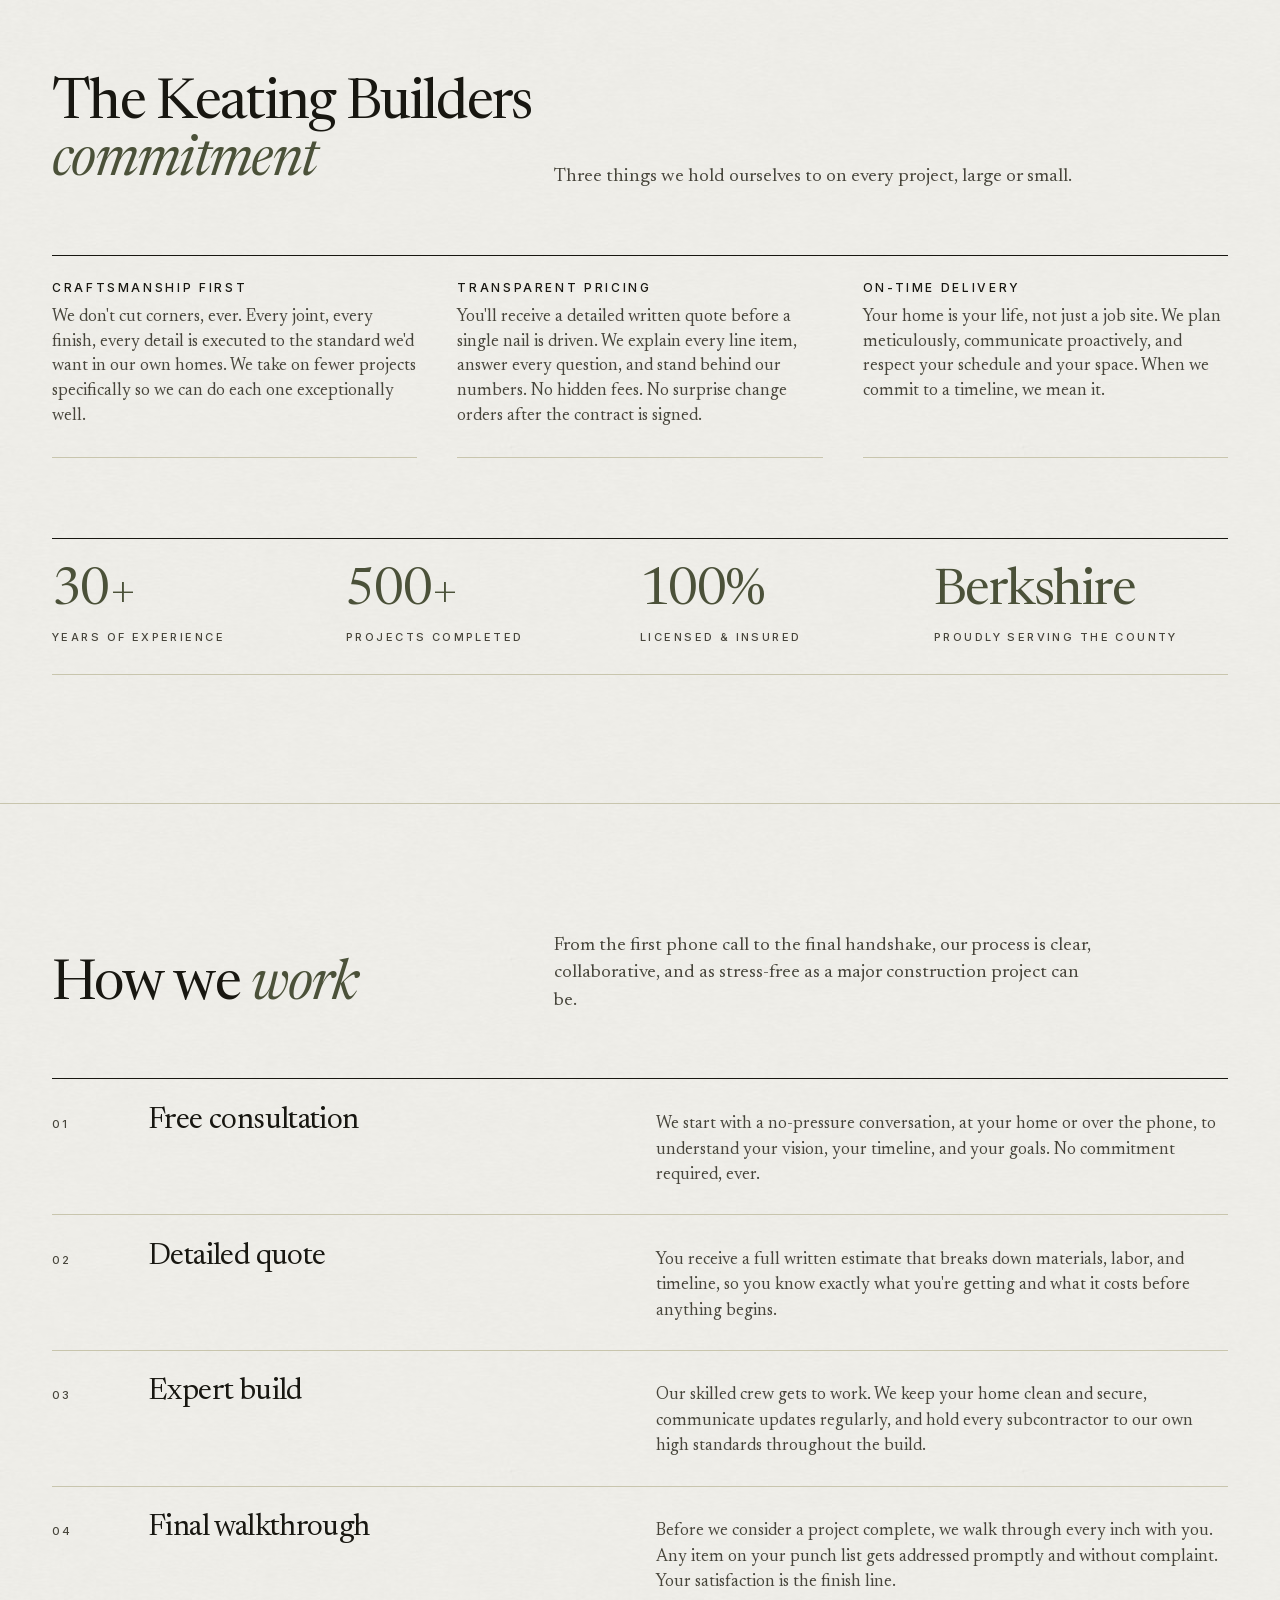
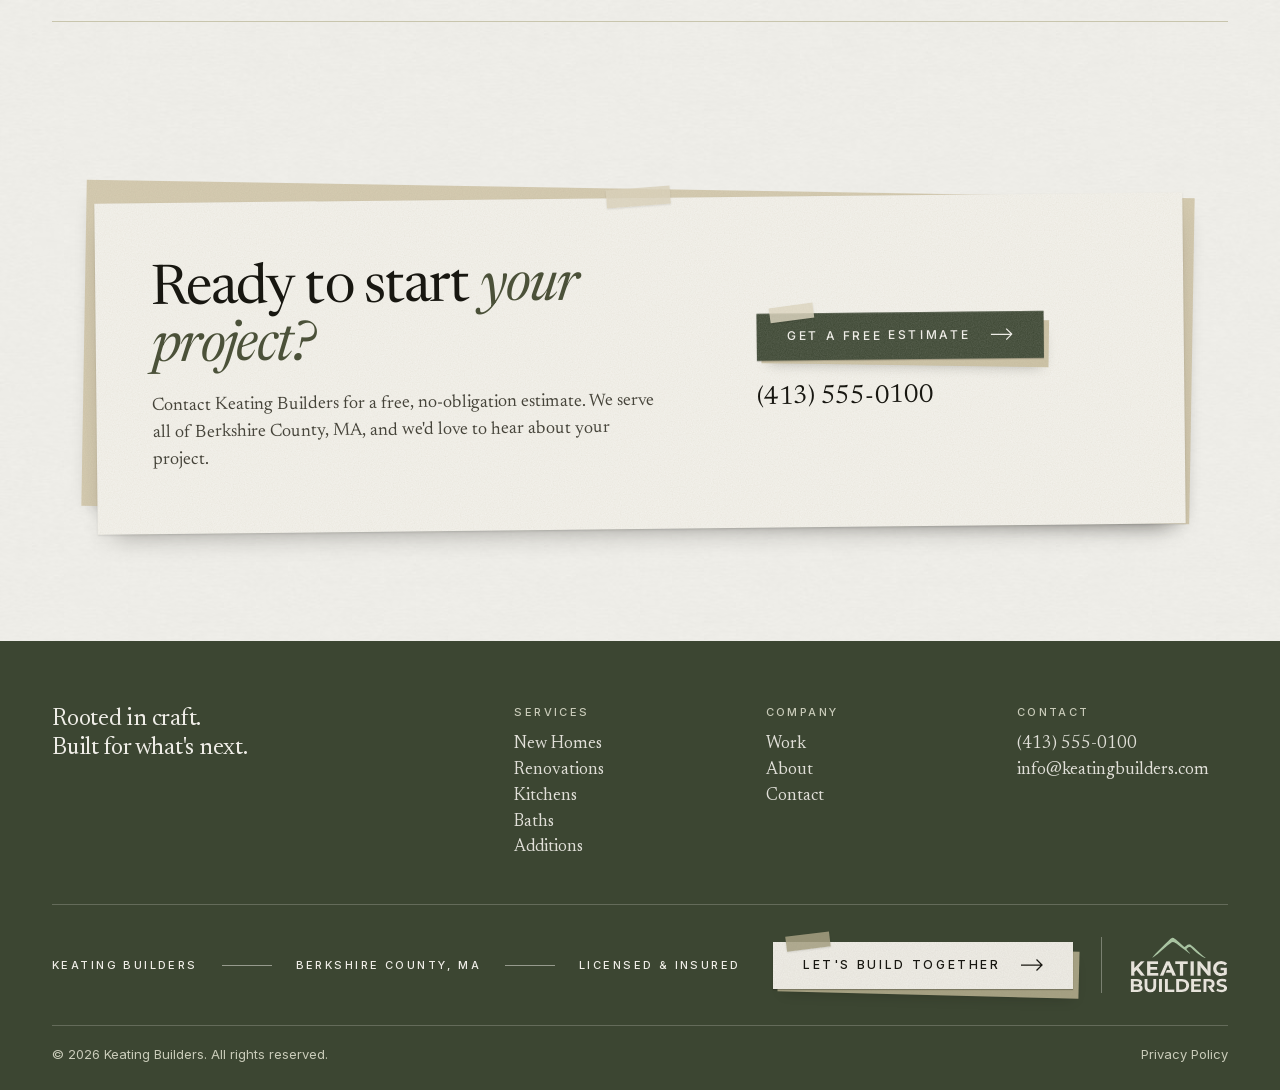
==== commit ba18b75a: "New vector logo system, homepage preloader, mobile nav jump fix - Mountain logo rebuilt as true vect" ====
--- a/about.html
+++ b/about.html
@@ -136,10 +136,7 @@
 
   <header class="site-header">
     <a href="/" class="site-header__logo" aria-label="Keating Builders home">
-      <picture>
-        <source type="image/avif" srcset="/images/logos/keating-builders-logo-light-325w.avif">
-        <img src="/images/logos/keating-builders-logo-light.png" alt="Keating Builders" width="325" height="150">
-      </picture>
+      <img src="/images/logos/keating-builders-logo-compact-light-embossed.svg" alt="Keating Builders" width="467" height="267">
     </a>
 
     <nav class="site-nav" aria-label="Primary">
@@ -387,10 +384,7 @@
             <svg viewBox="0 0 22 12" fill="none" stroke="currentColor" stroke-width="1.25" aria-hidden="true"><path d="M0 6h21M15.5 .5 21 6l-5.5 5.5"/></svg>
           </a>
           <a href="/" class="band__logo" aria-label="Keating Builders home">
-            <picture>
-              <source type="image/avif" srcset="/images/logos/keating-builders-logo-light-325w.avif">
-              <img src="/images/logos/keating-builders-logo-light.png" alt="Keating Builders" width="325" height="150" loading="lazy">
-            </picture>
+            <img src="/images/logos/keating-builders-logo-compact-light-embossed.svg" alt="Keating Builders" width="467" height="267" loading="lazy">
           </a>
         </div>
       </div>
--- a/css/site.css
+++ b/css/site.css
@@ -17,6 +17,7 @@
   --color-stone:      #a7a284;
   --color-rule:       #c8c5ad;
   --color-scrap:      #e9e5da; /* base tone of the fibrous collage paper */
+  --color-tan:        #e8dfcc; /* homepage preloader drafting paper */
 
   --font-display: 'Newsreader', Georgia, 'Times New Roman', serif;
   --font-sans:    'Inter', system-ui, -apple-system, sans-serif;
@@ -183,7 +184,7 @@
 
 /* Mobile menu: full-screen olive sheet under a pinned header.
    Fully display:none while closed (iOS Safari translucent-chrome rule); JS handles display + timing. */
-.nav-lock { overflow: hidden; }
+.nav-lock { overflow: hidden; padding-top: var(--header-h); } /* holds the pinned header's space: no content jump on open/close */
 .nav-lock .site-header { position: fixed; top: 0; left: 0; right: 0; }
 .mobile-nav {
   position: fixed; inset: 0 0 auto 0; z-index: 15;
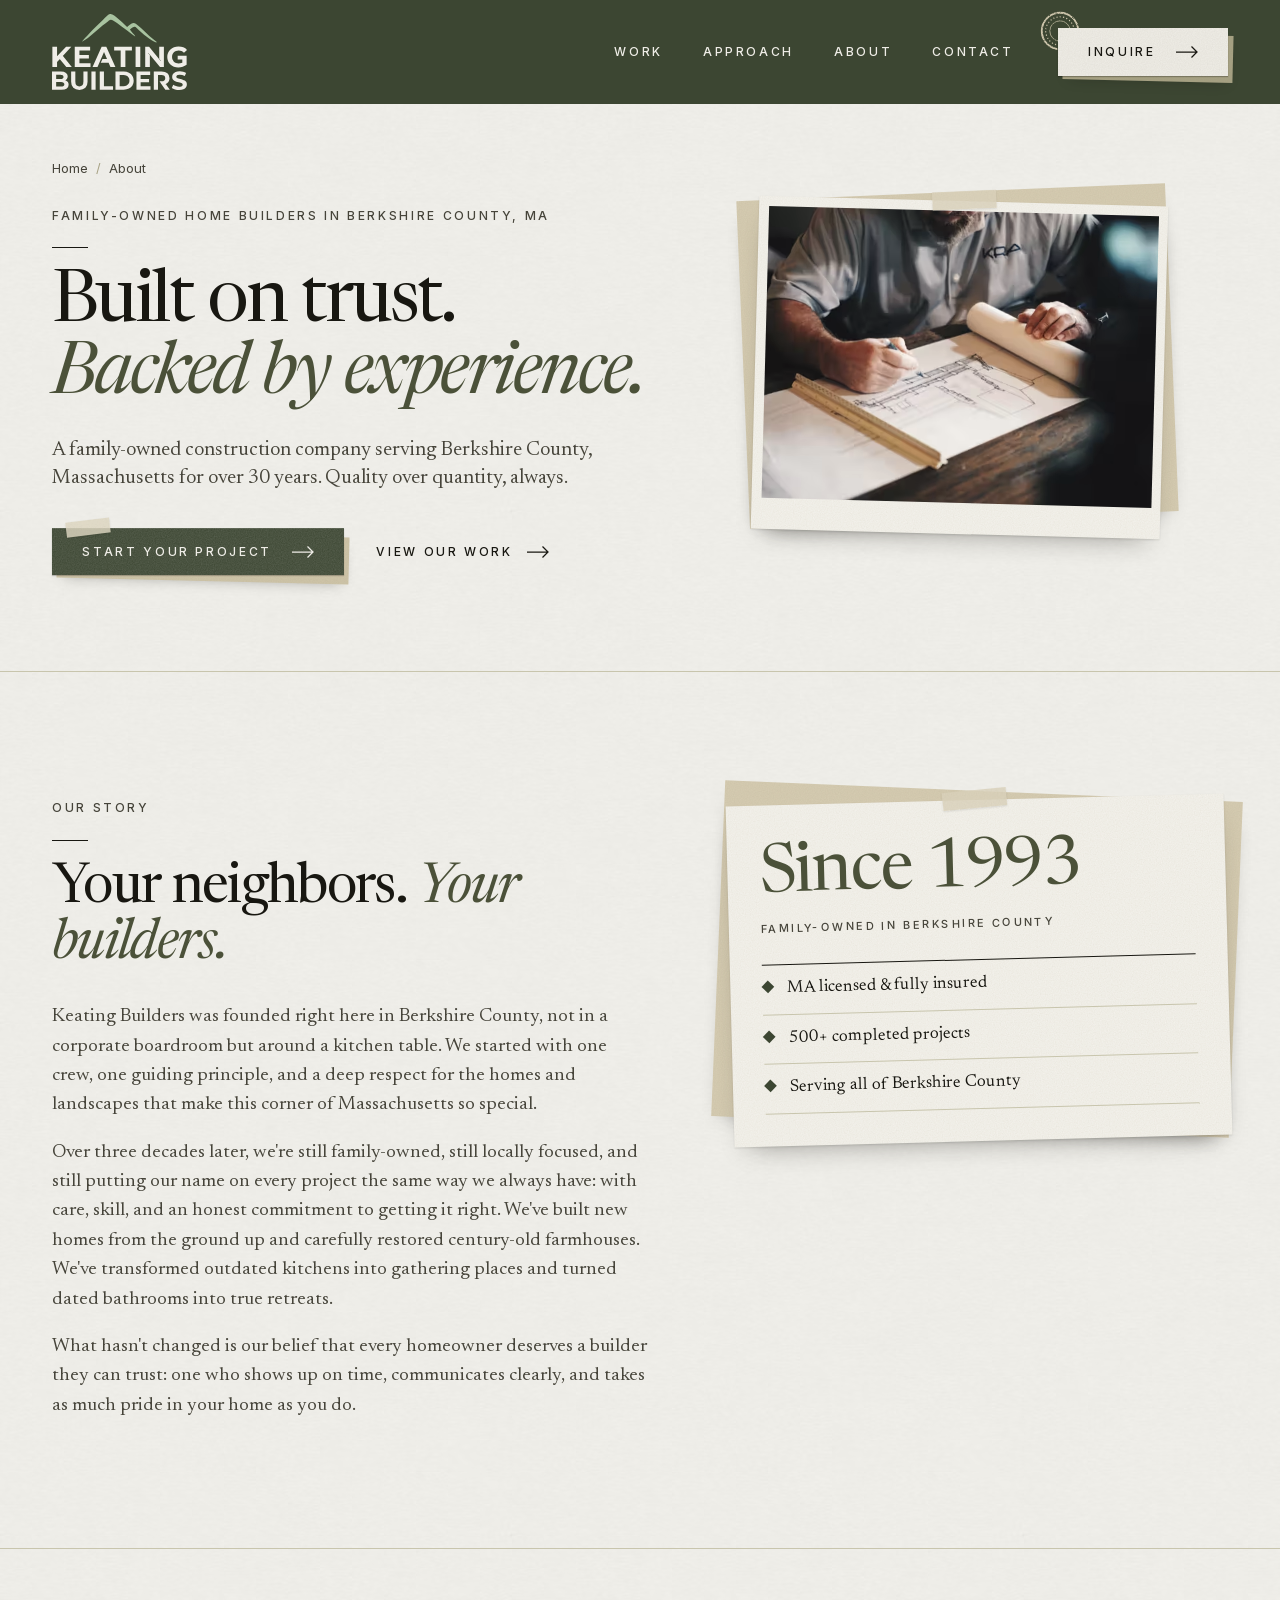
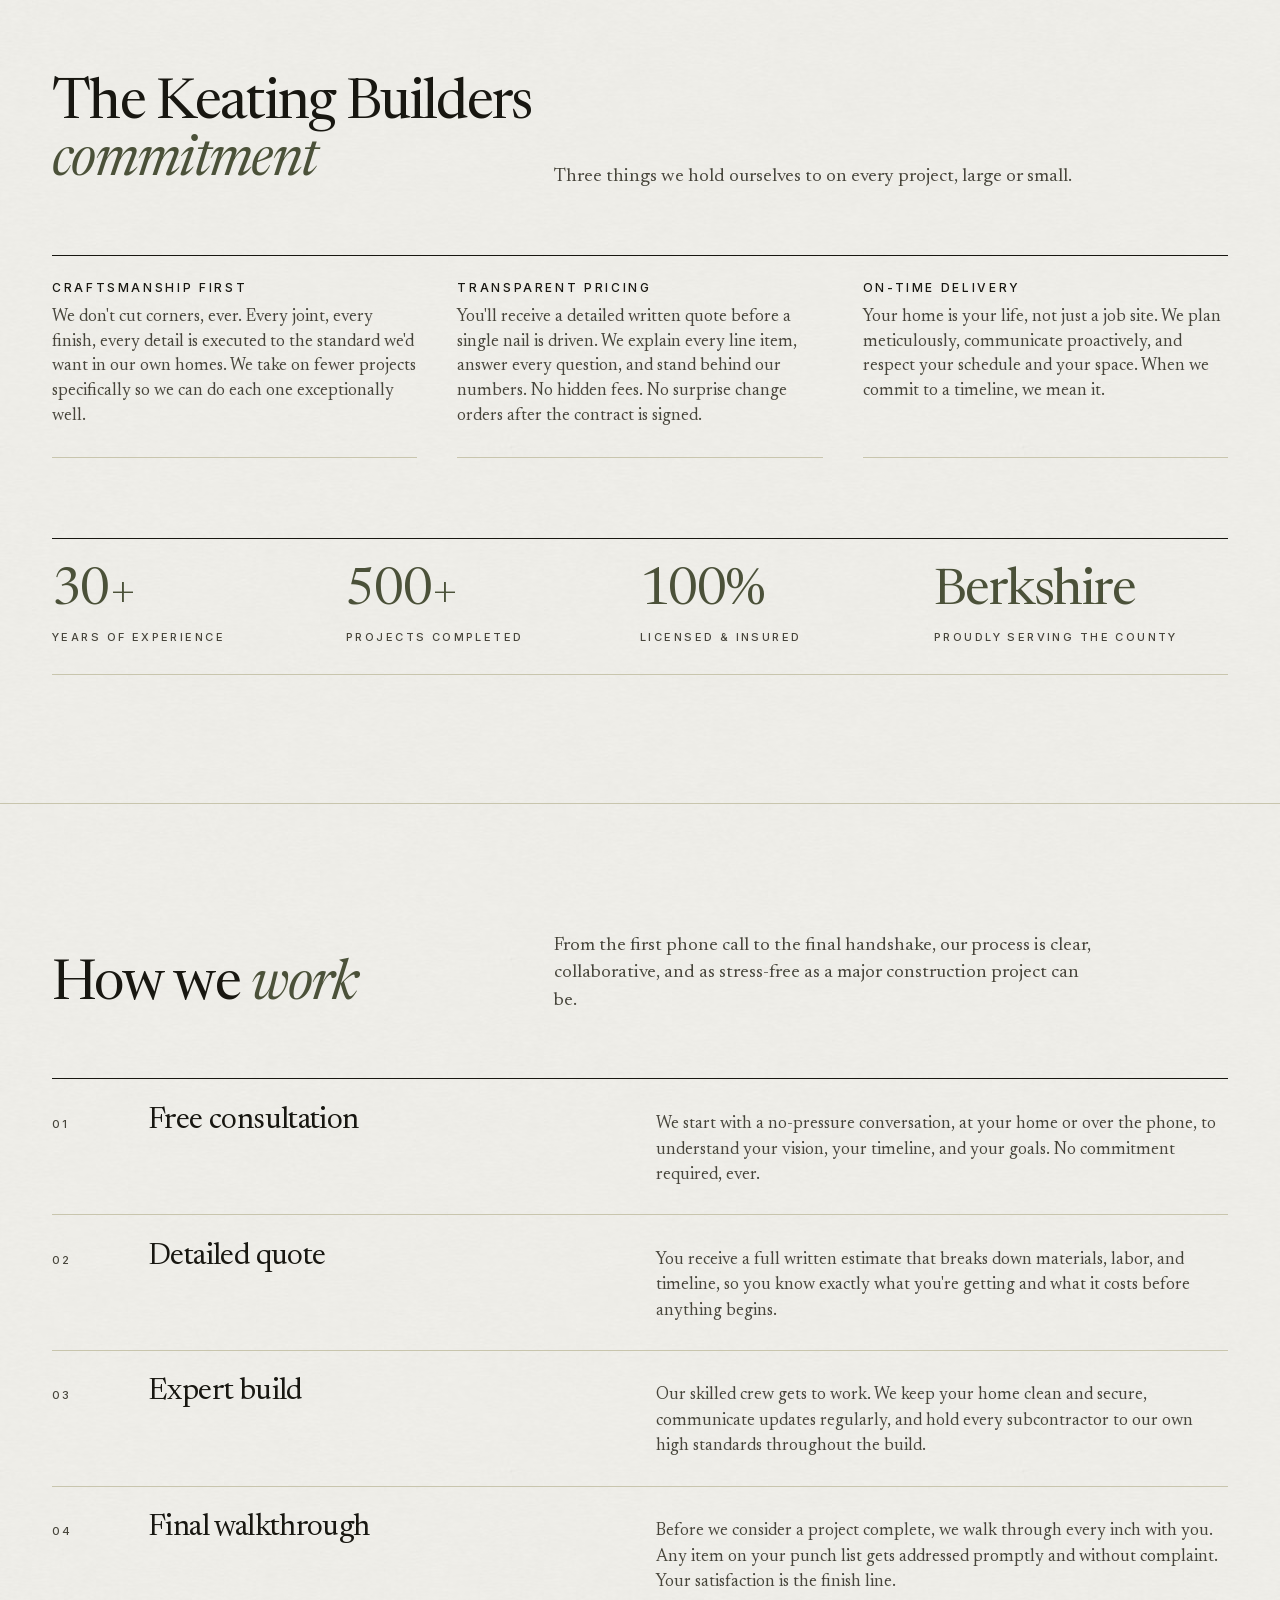
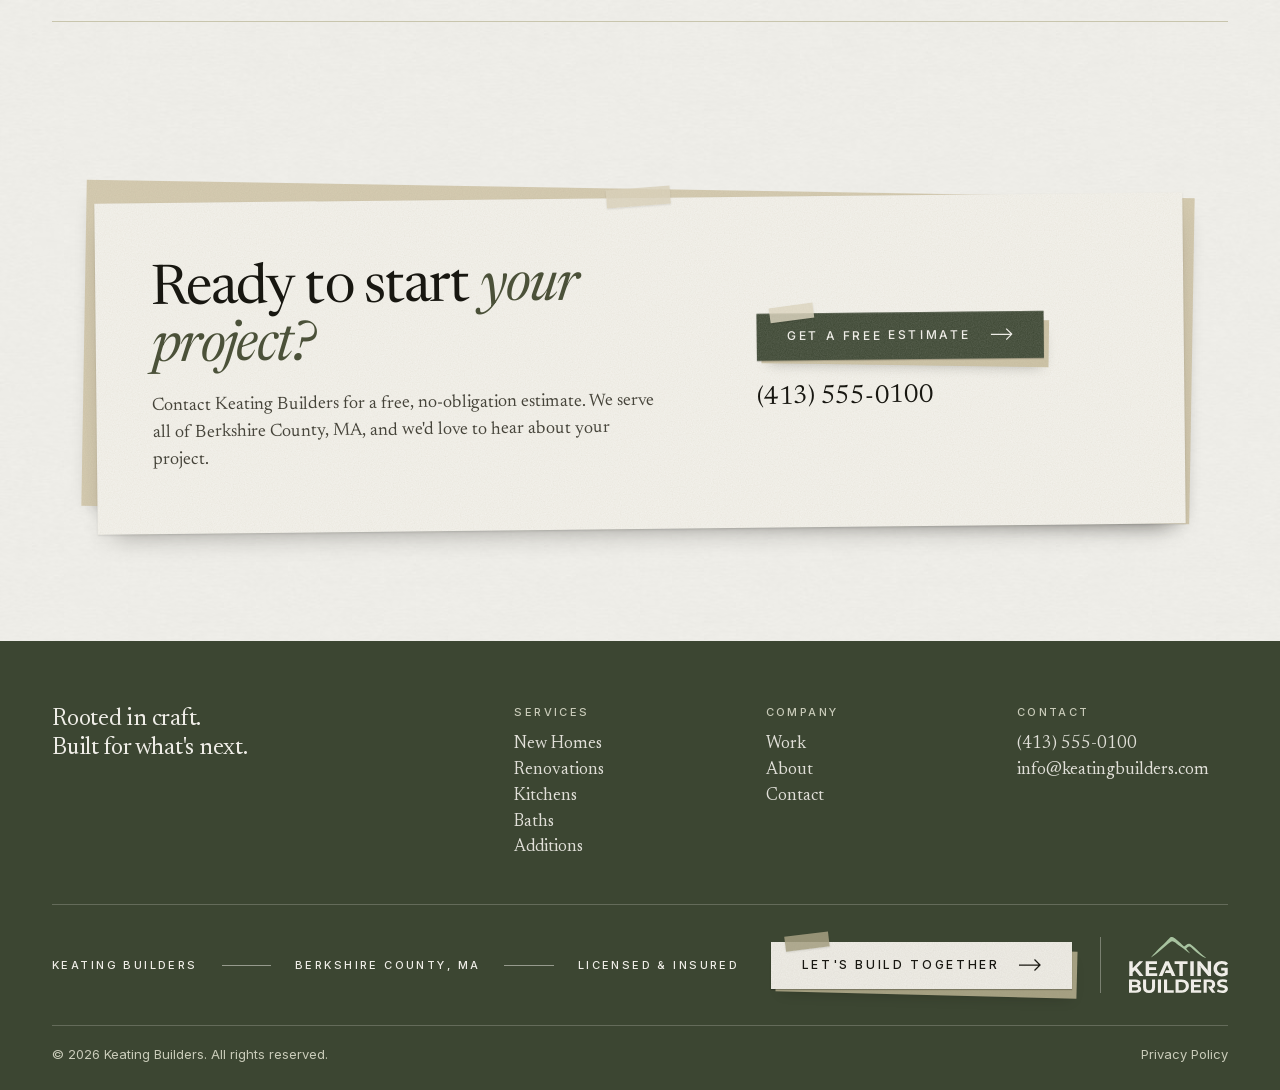
==== commit 734aec83: "Painted logo fill, hanging-shingle sticky header, framed menu button - Preloader: after the outlines" ====
--- a/about.html
+++ b/about.html
@@ -136,7 +136,7 @@
 
   <header class="site-header">
     <a href="/" class="site-header__logo" aria-label="Keating Builders home">
-      <img src="/images/logos/keating-builders-logo-compact-light-embossed.svg" alt="Keating Builders" width="467" height="267">
+      <img src="/images/logos/keating-builders-logo-compact-light-flat.svg" alt="Keating Builders" width="459" height="259">
     </a>
 
     <nav class="site-nav" aria-label="Primary">
@@ -384,7 +384,7 @@
             <svg viewBox="0 0 22 12" fill="none" stroke="currentColor" stroke-width="1.25" aria-hidden="true"><path d="M0 6h21M15.5 .5 21 6l-5.5 5.5"/></svg>
           </a>
           <a href="/" class="band__logo" aria-label="Keating Builders home">
-            <img src="/images/logos/keating-builders-logo-compact-light-embossed.svg" alt="Keating Builders" width="467" height="267" loading="lazy">
+            <img src="/images/logos/keating-builders-logo-compact-light-flat.svg" alt="Keating Builders" width="459" height="259" loading="lazy">
           </a>
         </div>
       </div>
--- a/css/site.css
+++ b/css/site.css
@@ -25,6 +25,7 @@
   --track-wide: .22em;
   --gutter: 1rem;
   --header-h: 76px;
+  --shingle-drop: 0px; /* how far the mobile logo sign hangs below the bar */
   --ease: cubic-bezier(.2,.7,.2,1);
 }
 @media (min-width: 640px)  { :root { --gutter: 1.5rem; } }
@@ -34,7 +35,7 @@
 /* ─── Reset ─── */
 *, *::before, *::after { box-sizing: border-box; }
 html, body { overflow-x: clip; }
-html { -webkit-text-size-adjust: 100%; scroll-behavior: smooth; }
+html { -webkit-text-size-adjust: 100%; scroll-behavior: smooth; scroll-padding-top: calc(var(--header-h) + 1rem); } /* in-page links land below the sticky header */
 body {
   margin: 0;
   font-family: var(--font-display);
@@ -116,7 +117,7 @@
 
 /* ─── Header ─── */
 .site-header {
-  position: relative; z-index: 20;
+  position: sticky; top: 0; z-index: 20; /* always visible */
   display: flex; align-items: center; justify-content: space-between;
   height: var(--header-h);
   padding: 0 var(--gutter);
@@ -144,25 +145,23 @@
 }
 .site-nav a:hover::after, .site-nav a:focus-visible::after { transform: scaleX(1); }
 .site-header__cta { display: none; }
-/* Hamburger: a cream paper tab (grain face, kraft backing) with hand-drawn bars that fold into an X.
-   No transform/z-index on the button itself so the z-index:-1 backing stays behind the face. */
+/* Hamburger: a framed MENU button echoing the logo sign's inset hairline frame, so the two ends
+   of the bar read as a pair. Label comes from CSS (MENU / CLOSE); screen readers use aria-label. */
 .site-header__toggle {
   position: relative;
-  width: 44px; height: 44px; padding: 0;
-  display: grid; place-items: center;
-  color: var(--color-dark); cursor: pointer;
-  border: 0;
-  background: var(--grain-dark) var(--color-cream);
-  box-shadow: 0 1px 1px rgba(24,23,17,.3);
-}
-.site-header__toggle::after {
-  content: ''; position: absolute; inset: 0; z-index: -1;
-  background: var(--grain-dark) var(--color-stone);
-  transform: translate(3px, 4px) rotate(2.5deg);
-  transition: transform .4s var(--ease);
-}
-.site-header__toggle:hover::after { transform: translate(4px, 5px) rotate(3.5deg); }
-.nav-open .site-header__toggle::after { transform: translate(-3px, 4px) rotate(-3deg); }
+  display: flex; align-items: center; gap: 10px;
+  height: 40px; padding: 0 12px;
+  color: var(--color-cream); cursor: pointer;
+  background: none;
+  border: 1px solid rgba(239, 237, 231, .32);
+  font: 500 .6875rem/1 var(--font-sans); letter-spacing: var(--track-wide); text-transform: uppercase;
+  transition: border-color .3s ease, background-color .3s ease;
+}
+.site-header__toggle::before { content: 'Menu'; min-width: 3.7em; text-align: right; }
+.nav-open .site-header__toggle::before { content: 'Close'; }
+.site-header__toggle::after { content: ''; position: absolute; inset: -4px; } /* 48px-tall tap target */
+.site-header__toggle:hover { border-color: rgba(239, 237, 231, .6); background-color: rgba(239, 237, 231, .06); }
+.site-header__toggle:active { background-color: rgba(239, 237, 231, .12); }
 .site-header__toggle-bars { display: grid; gap: 5px; width: 20px; }
 .site-header__toggle-bars > span {
   display: block; height: 1.6px; border-radius: 1px; background: currentColor; justify-self: start;
@@ -176,6 +175,33 @@
 .nav-open .site-header__toggle-bars > span:nth-child(2) { opacity: 0; transform: scaleX(0); }
 .nav-open .site-header__toggle-bars > span:nth-child(3) { width: 21px; transform: translateY(-6.6px) rotate(-46deg); }
 .site-header__toggle:focus-visible { outline-color: var(--color-cream); outline-offset: 5px; }
+/* Mobile header: a slim bar with the logo on a hanging sign board (a builder's shingle),
+   so the stacked logo gets room without making the whole bar tall. */
+@media (max-width: 959px) {
+  :root { --header-h: 56px; --shingle-drop: 26px; }
+  .site-header { box-shadow: none; clip-path: none; } /* full-bleed trick not needed below 960px, and it would clip the sign */
+  .site-header__logo {
+    position: absolute; left: var(--gutter); top: 0; z-index: 1;
+    padding: 10px 14px 12px;
+    background: var(--grain-light) var(--color-olive);
+    box-shadow: 0 10px 16px -8px rgba(24, 23, 17, .45);
+  }
+  .site-header__logo::after {
+    content: ''; position: absolute; inset: 5px; pointer-events: none;
+    border: 1px solid rgba(239, 237, 231, .22);
+  }
+  .site-header__logo img { height: 60px; }
+  .site-header__toggle { margin-left: auto; }
+  main { padding-top: var(--shingle-drop); }
+  /* once scrolled, the sign tucks up into the bar (transform only) so it never covers content */
+  .site-header { transition: box-shadow .3s ease; }
+  .site-header__logo { transform-origin: 0 0; transition: transform .35s var(--ease), box-shadow .35s var(--ease); }
+  .is-scrolled .site-header { box-shadow: 0 6px 14px -10px rgba(24, 23, 17, .55); }
+  .is-scrolled .site-header__logo { transform: translateY(3px) scale(.62); box-shadow: none; }
+}
+@media (max-width: 959px) and (prefers-reduced-motion: reduce) {
+  .site-header, .site-header__logo { transition: none; }
+}
 @media (min-width: 960px) {
   .site-nav { display: block; margin-left: auto; margin-right: 2.75rem; }
   .site-header__cta { display: inline-flex; }
@@ -192,7 +218,7 @@
   height: 100dvh; /* dynamic viewport: excludes the mobile browser's URL bar */
   display: none;
   overflow-y: auto; overscroll-behavior: contain;
-  padding: calc(var(--header-h) + 1rem) var(--gutter) calc(.75rem + env(safe-area-inset-bottom));
+  padding: calc(var(--header-h) + var(--shingle-drop) + 1rem) var(--gutter) calc(.75rem + env(safe-area-inset-bottom));
   color: var(--color-cream);
   background: var(--grain-light) var(--color-olive);
   clip-path: inset(0 0 100% 0);
@@ -281,7 +307,7 @@
 @media (max-width: 359px) { .mobile-nav__svc { max-width: calc(3 * 5.5rem + 2 * .6rem); column-gap: .6rem; } }
 /* Short phones (e.g. iPhone SE with Safari bars): compact everything so the menu still fits above the URL bar */
 @media (max-height: 600px) {
-  .mobile-nav { padding-top: calc(var(--header-h) + .75rem); }
+  .mobile-nav { padding-top: calc(var(--header-h) + var(--shingle-drop) + .75rem); }
   .mobile-nav__inner { gap: .8rem; }
   .mobile-nav__primary { gap: .4rem; }
   .mobile-nav__primary a { padding: .5rem 1.2rem .55rem; }
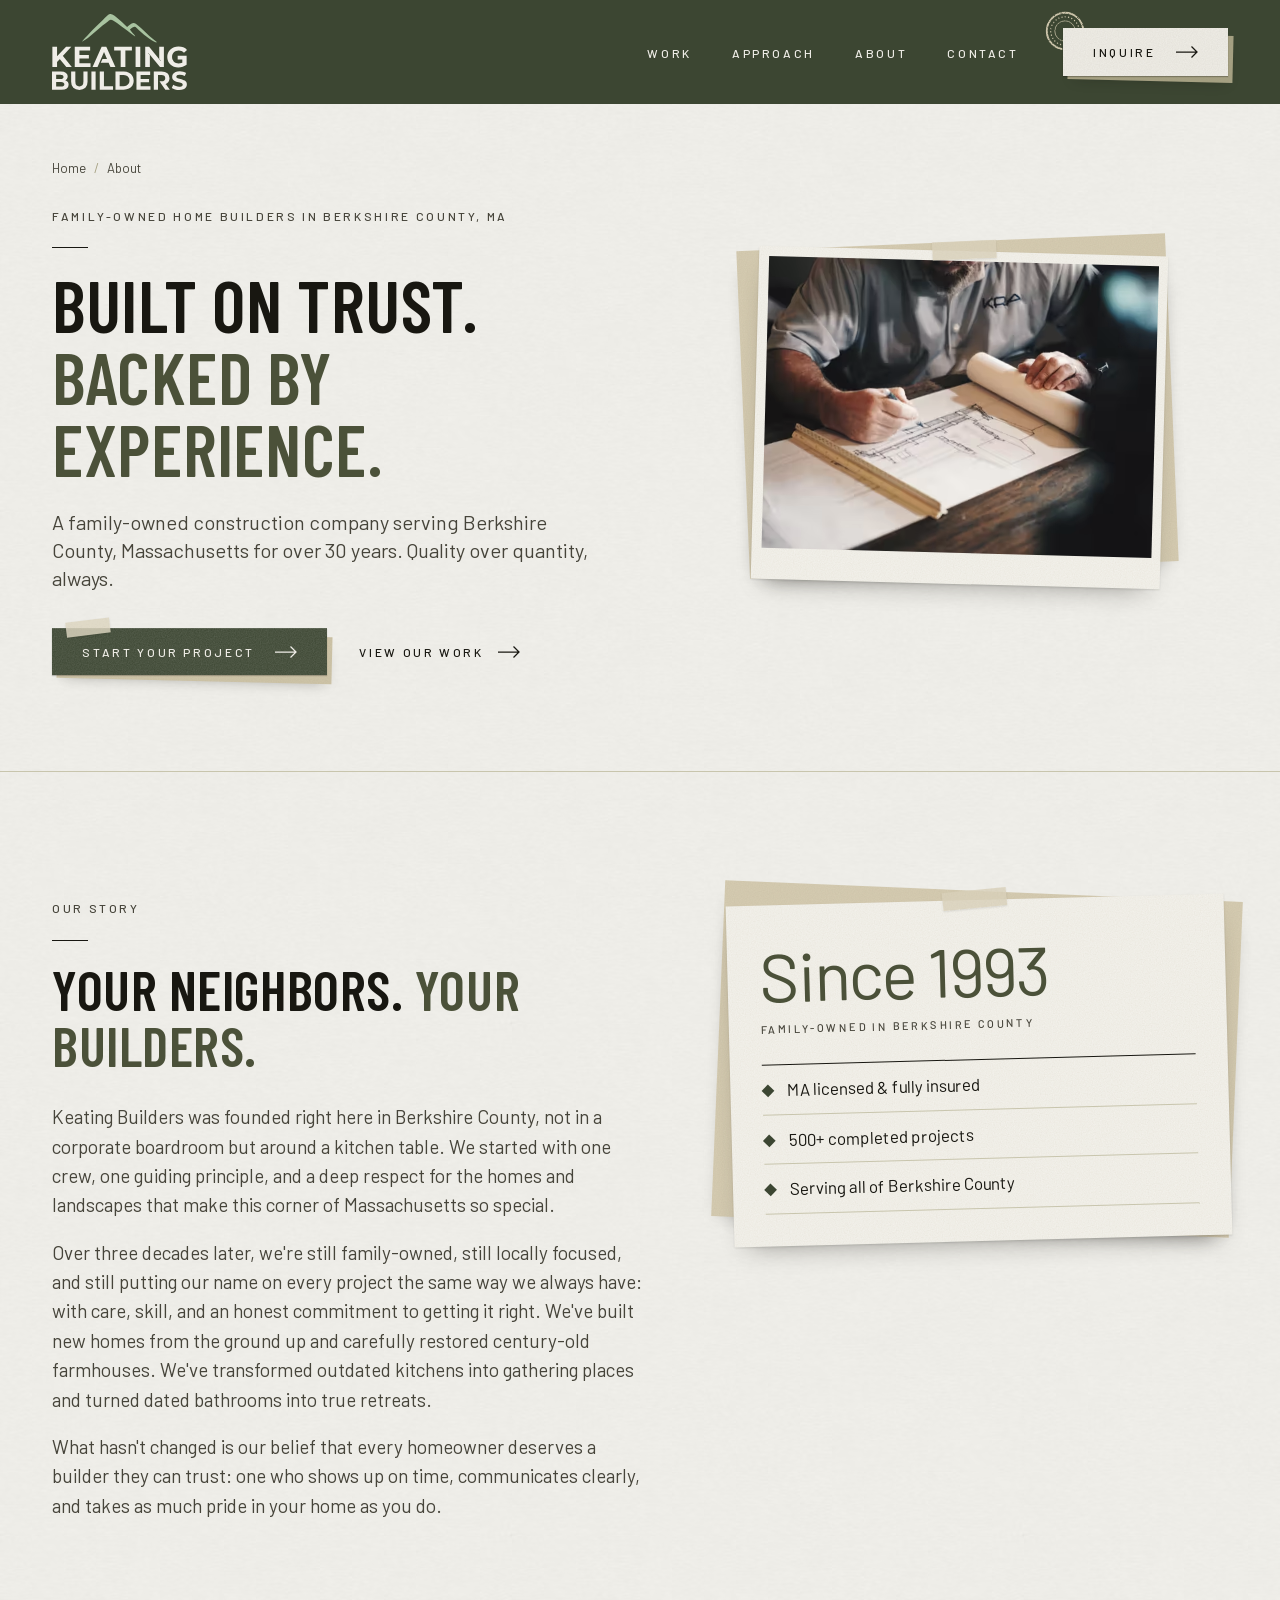
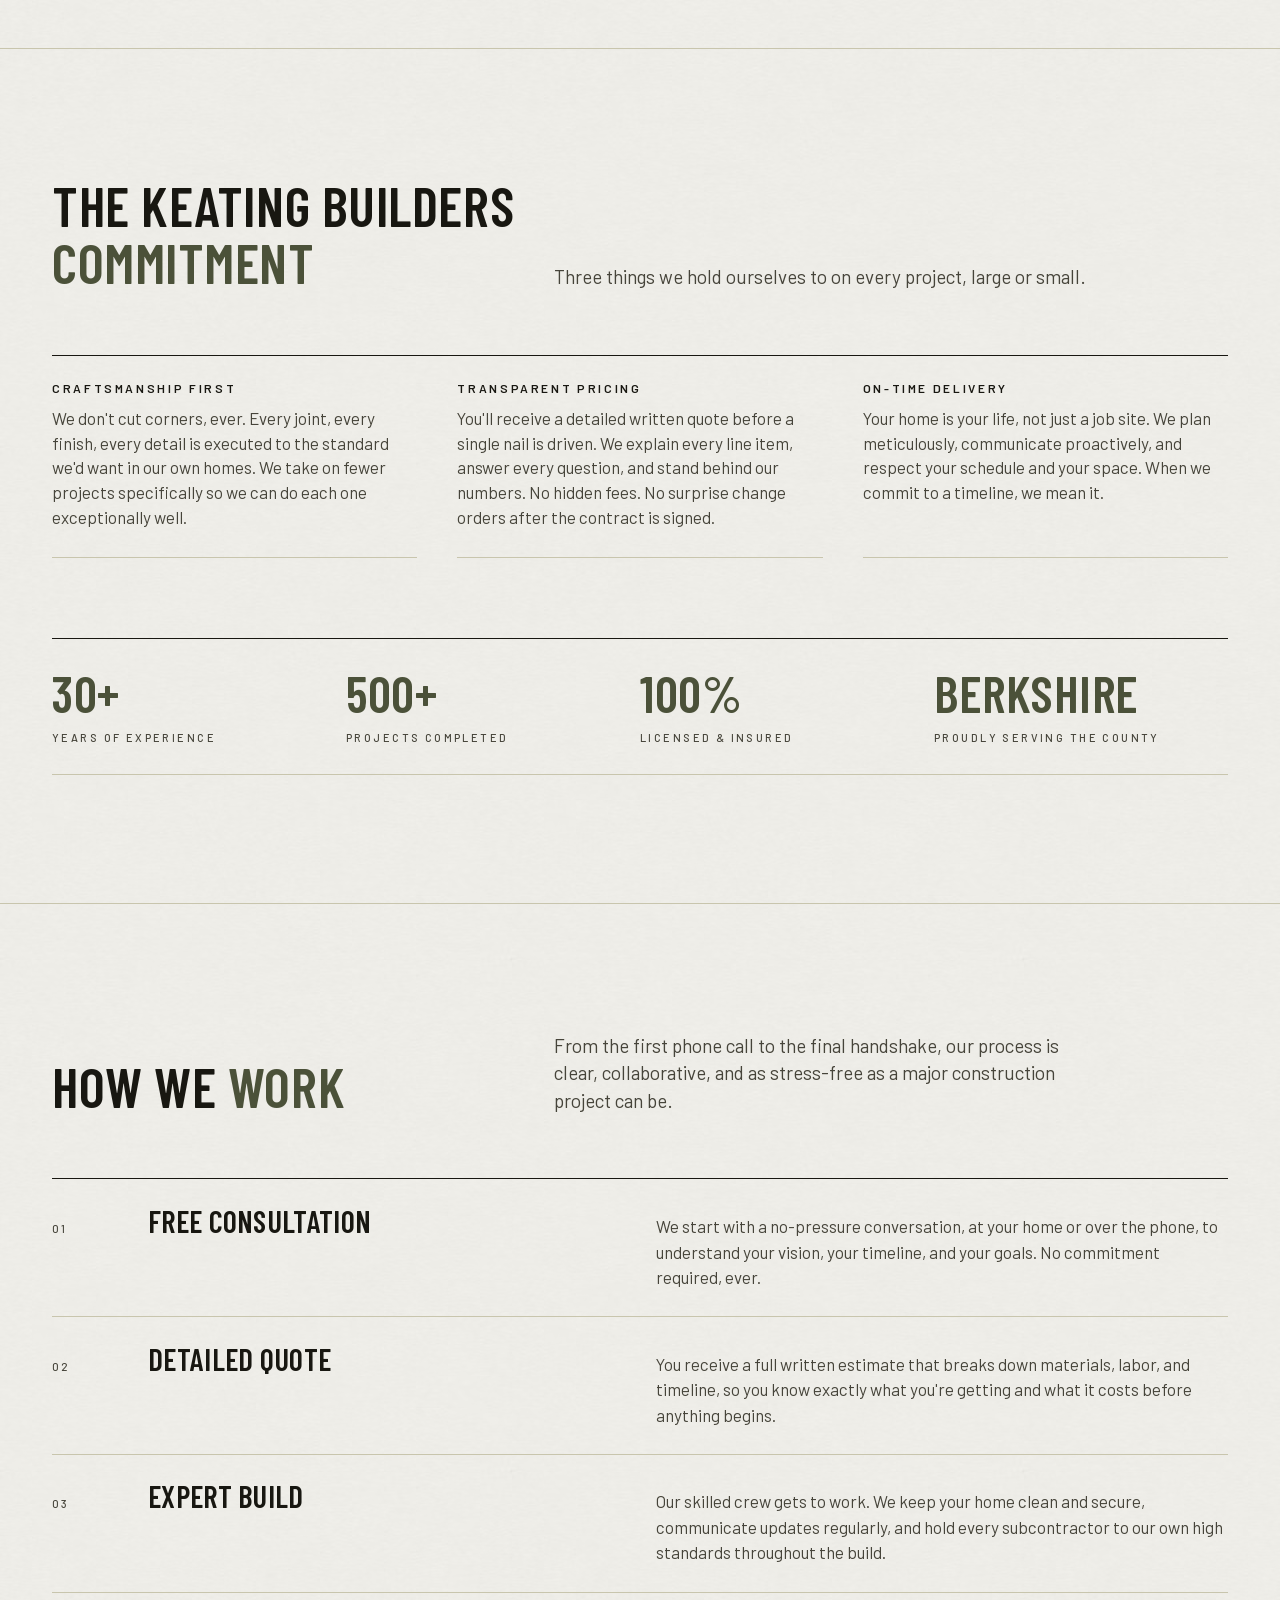
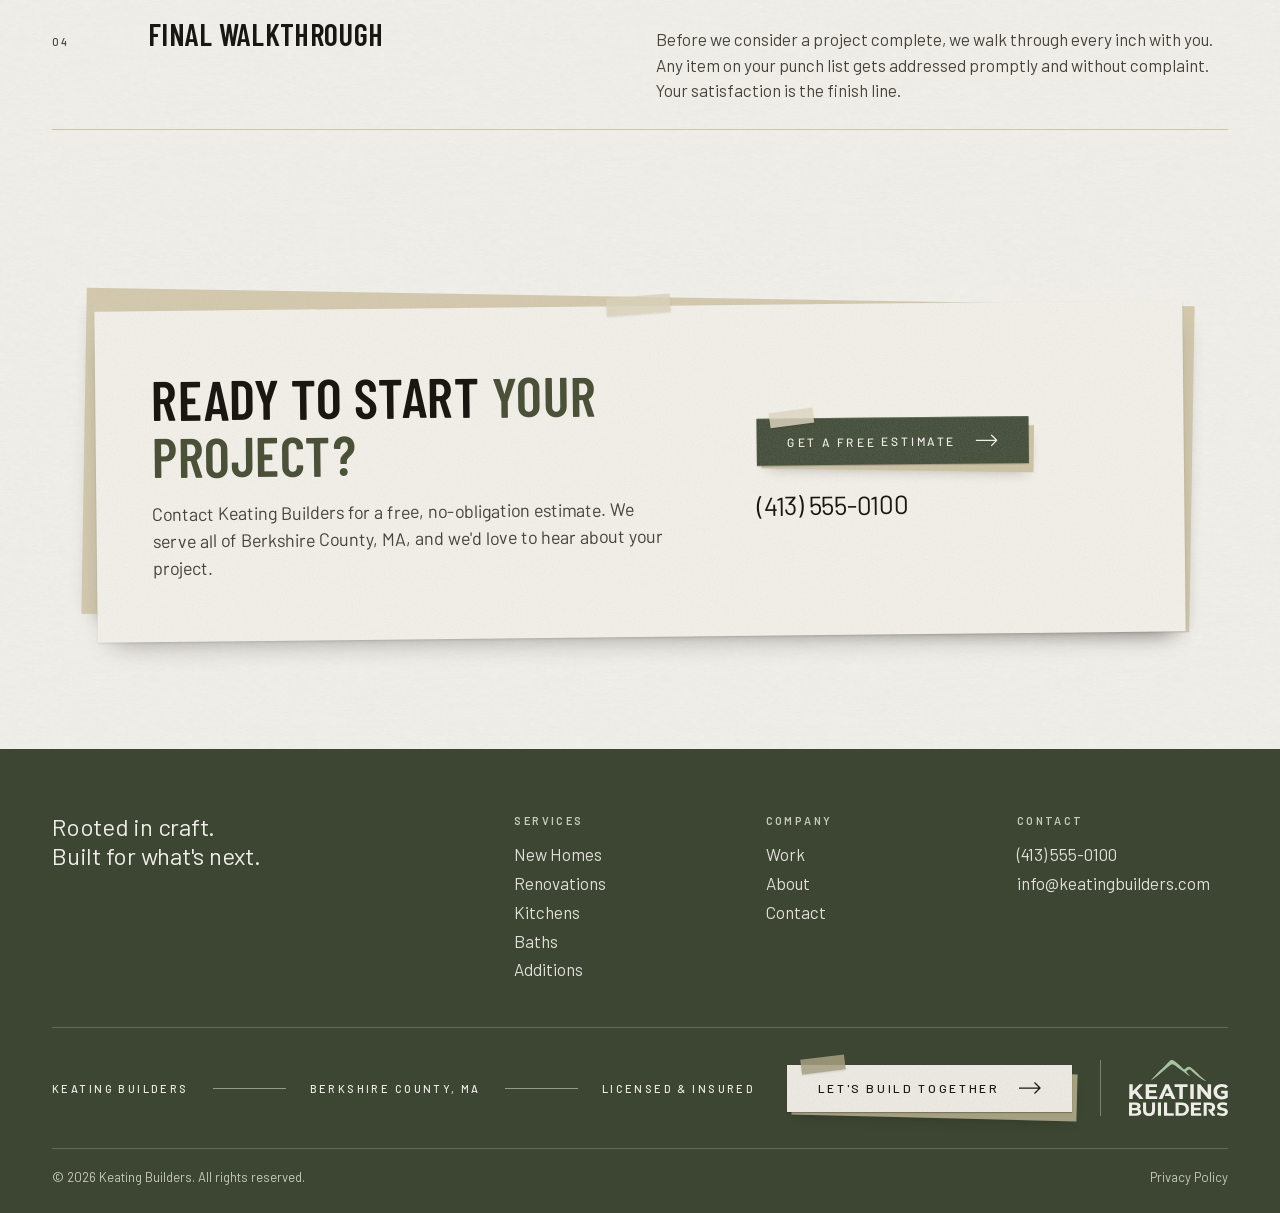
==== commit a0d733c3: "Try "Signage" typography: Barlow Condensed headings, Barlow body - Headings: Barlow Condensed 600 ca" ====
--- a/about.html
+++ b/about.html
@@ -24,8 +24,8 @@
   <link rel="icon" type="image/png" sizes="16x16" href="/images/logos/favicon-16.png">
   <link rel="apple-touch-icon" sizes="180x180" href="/images/logos/apple-touch-icon.png">
 
-  <link rel="preload" href="/fonts/newsreader-latin-var.woff2" as="font" type="font/woff2" crossorigin>
-  <link rel="preload" href="/fonts/inter-latin-var.woff2" as="font" type="font/woff2" crossorigin>
+  <link rel="preload" href="/fonts/barlow-condensed-latin-600.woff2" as="font" type="font/woff2" crossorigin>
+  <link rel="preload" href="/fonts/barlow-latin-400.woff2" as="font" type="font/woff2" crossorigin>
   <link rel="stylesheet" href="/css/site.css">
 
   <script type="application/ld+json">
--- a/css/site.css
+++ b/css/site.css
@@ -1,9 +1,13 @@
 /* Keating Builders shared styles (all pages). Page-specific rules live in each page's inline <style>. */
 
 /* ─── Fonts (self-hosted, OFL) ─── */
-@font-face { font-family: 'Newsreader'; font-style: normal; font-weight: 300 500; font-display: swap; src: url('/fonts/newsreader-latin-var.woff2') format('woff2'); }
-@font-face { font-family: 'Newsreader'; font-style: italic; font-weight: 300 500; font-display: swap; src: url('/fonts/newsreader-italic-latin-var.woff2') format('woff2'); }
-@font-face { font-family: 'Inter'; font-style: normal; font-weight: 400 500; font-display: swap; src: url('/fonts/inter-latin-var.woff2') format('woff2'); }
+@font-face { font-family: 'Barlow'; font-style: normal; font-weight: 400; font-display: swap; src: url('/fonts/barlow-latin-400.woff2') format('woff2'); }
+@font-face { font-family: 'Barlow'; font-style: italic; font-weight: 400; font-display: swap; src: url('/fonts/barlow-latin-400-italic.woff2') format('woff2'); }
+@font-face { font-family: 'Barlow'; font-style: normal; font-weight: 500; font-display: swap; src: url('/fonts/barlow-latin-500.woff2') format('woff2'); }
+@font-face { font-family: 'Barlow'; font-style: normal; font-weight: 600; font-display: swap; src: url('/fonts/barlow-latin-600.woff2') format('woff2'); }
+@font-face { font-family: 'Barlow Condensed'; font-style: normal; font-weight: 500; font-display: swap; src: url('/fonts/barlow-condensed-latin-500.woff2') format('woff2'); }
+@font-face { font-family: 'Barlow Condensed'; font-style: normal; font-weight: 600; font-display: swap; src: url('/fonts/barlow-condensed-latin-600.woff2') format('woff2'); }
+@font-face { font-family: 'Barlow Condensed'; font-style: normal; font-weight: 700; font-display: swap; src: url('/fonts/barlow-condensed-latin-700.woff2') format('woff2'); }
 
 /* ─── Tokens ─── */
 :root {
@@ -19,8 +23,8 @@
   --color-scrap:      #e9e5da; /* base tone of the fibrous collage paper */
   --color-tan:        #e8dfcc; /* homepage preloader drafting paper */
 
-  --font-display: 'Newsreader', Georgia, 'Times New Roman', serif;
-  --font-sans:    'Inter', system-ui, -apple-system, sans-serif;
+  --font-display: 'Barlow Condensed', 'Arial Narrow', sans-serif; /* headings: signage caps */
+  --font-sans:    'Barlow', system-ui, -apple-system, sans-serif;    /* body, labels, UI */
 
   --track-wide: .22em;
   --gutter: 1rem;
@@ -38,7 +42,7 @@
 html { -webkit-text-size-adjust: 100%; scroll-behavior: smooth; scroll-padding-top: calc(var(--header-h) + 1rem); } /* in-page links land below the sticky header */
 body {
   margin: 0;
-  font-family: var(--font-display);
+  font-family: var(--font-sans);
   color: var(--color-dark);
   background-color: var(--color-cream);
   background-image: url('/images/graphics/paper-grain.jpg');
@@ -593,7 +597,7 @@
   display: block; width: 100%; margin-top: .5rem;
   padding: .7rem 0; border: 0; border-bottom: 1px solid var(--color-stone); border-radius: 0;
   background: transparent; color: var(--color-dark);
-  font: 400 1.1875rem/1.4 var(--font-display);
+  font: 400 1.1875rem/1.4 var(--font-sans);
   -webkit-appearance: none; appearance: none;
 }
 .field textarea { resize: vertical; min-height: 8rem; }
@@ -637,3 +641,17 @@
   h1 .eyebrow { font-size: .6875rem; letter-spacing: .16em; }
   h1 .eyebrow__place { display: block; }
 }
+
+/* ─── Typography: signage headings (Barlow Condensed caps) over Barlow body ───
+   Placed last and scoped `html body` so it outranks the per-page inline heading weights. */
+html body :is(h1, h2, h3, .display, .h2, .hero__slogan, .facts strong) {
+  font-family: var(--font-display); font-weight: 600; text-transform: uppercase; letter-spacing: .01em;
+}
+/* emphasis in headings is colour, not italics (no condensed italic is loaded) */
+html body :is(h1, h2, h3, .display, .h2, .hero__slogan) em { font-style: normal; }
+/* small headings stay readable at full width */
+html body :is(.site-footer h2, .principles h3, .card__title) {
+  font-family: var(--font-sans); font-weight: 600; letter-spacing: var(--track-wide); text-transform: uppercase;
+}
+.mobile-nav__text { font-family: var(--font-display); font-weight: 600; text-transform: uppercase; letter-spacing: .02em; }
+.mobile-nav__primary a[aria-current="page"] .mobile-nav__text { font-style: normal; } /* colour marks the current page; no fake condensed italic */
